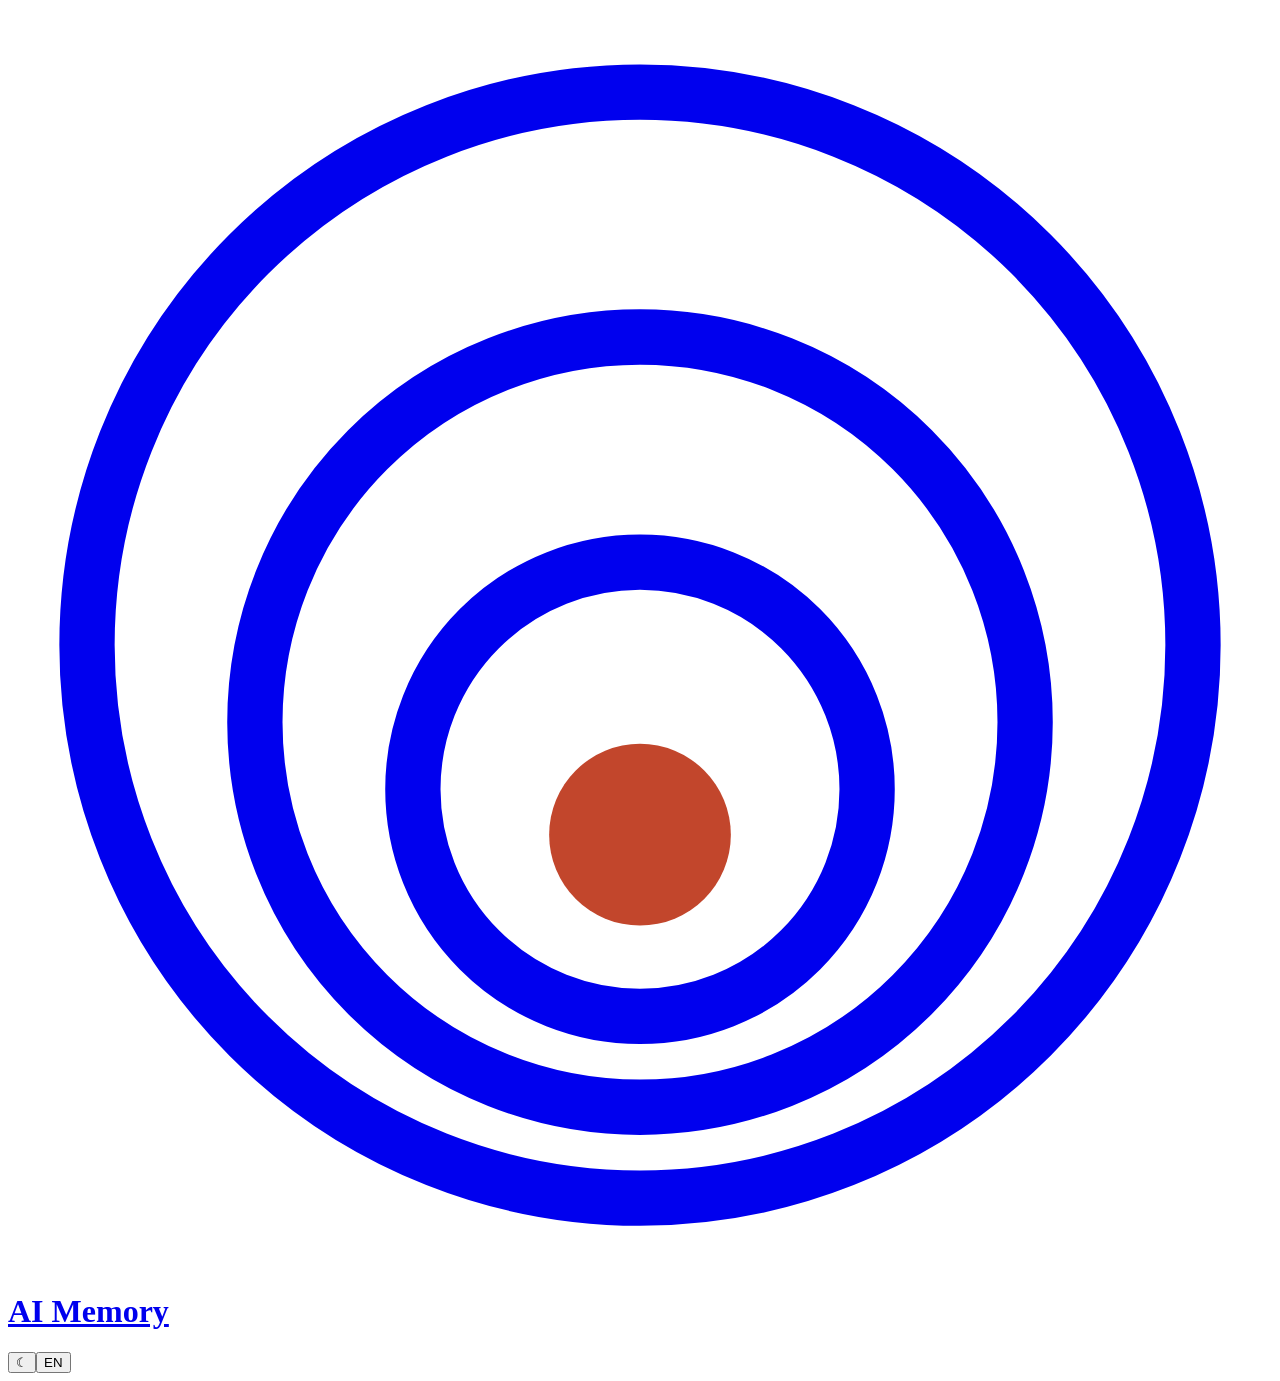
==== detail.html @ 91e9d136 "CSP и referrer-policy на всех страницах: чужие скрипты и запросы браузер не выполнит Co-Authored-By:" ====
<!doctype html>
<html lang="ru">
<head>
  <meta charset="utf-8">
  <meta name="viewport" content="width=device-width, initial-scale=1">
  <meta http-equiv="Content-Security-Policy" content="default-src 'self'; script-src 'self' 'sha256-2xfik1AjApnidtZicWJPVfL6fdvAz65zOWcOT8AOR+E=' https://cdn.jsdelivr.net; style-src 'self' 'unsafe-inline' https://fonts.googleapis.com; font-src https://fonts.gstatic.com; img-src 'self' data: https://upload.wikimedia.org; connect-src 'self' https://api.anthropic.com https://api.openai.com https://api.open-meteo.com https://geocoding-api.open-meteo.com https://cdn.jsdelivr.net; object-src 'none'; base-uri 'self'; form-action 'self'">
  <meta name="referrer" content="strict-origin-when-cross-origin">
  <title>AI Memory</title>
  <link rel="preconnect" href="https://fonts.googleapis.com">
  <link href="https://fonts.googleapis.com/css2?family=Manrope:wght@400;500;700;800&family=PT+Mono&family=PT+Serif:wght@400;700&family=IBM+Plex+Sans:wght@400;500;600&display=swap" rel="stylesheet">
  <link rel="icon" href="icon.svg" type="image/svg+xml">
  <link rel="apple-touch-icon" href="apple-touch-icon.png">
  <script>try{if(localStorage.getItem('museum-theme')==='dark')document.documentElement.dataset.theme='dark'}catch(e){}try{if(!sessionStorage.getItem('museum-logo')){sessionStorage.setItem('museum-logo','1');document.documentElement.classList.add('logo-spin')}}catch(e){}</script>
  <link rel="stylesheet" href="style.css?v=159">
</head>
<body>
  <header class="top story-top">
    <div class="brand"><h1><a href="index.html"><svg class="logo" viewBox="0 0 64 64" fill="none" stroke="currentColor" stroke-width="2.8" aria-hidden="true"><circle cx="32" cy="31.6" r="28"/><circle cx="32" cy="35.5" r="19.5"/><circle cx="32" cy="38.9" r="11.5"/><circle cx="32" cy="41.2" r="4.6" fill="#c2462c" stroke="none"/></svg>AI Memory</a></h1><button type="button" class="lang theme-btn" id="themeBtn">☾</button><button type="button" class="lang" id="langBtn">EN</button></div>
  </header>
  <main class="story" id="story"></main>
  <script src="bots/util.js?v=159"></script>
  <script src="bots/eliza.js?v=159"></script>
  <script src="bots/parry.js?v=159"></script>
  <script src="bots/racter.js?v=159"></script>
  <script src="bots/jabberwacky.js?v=159"></script>
  <script src="bots/sbaitso.js?v=159"></script>
  <script src="bots/alice.js?v=159"></script>
  <script src="bots/smarterchild.js?v=159"></script>
  <script src="bots/cleverbot.js?v=159"></script>
  <script src="bots/siri.js?v=159"></script>
  <script src="bots/megahal.js?v=159"></script>
  <script src="bots/eugene.js?v=159"></script>
  <script src="bots/chatgpt.js?v=159"></script>
  <script src="bots/claude.js?v=159"></script>
  <script src="stories/eliza.js?v=159"></script>
  <script src="stories/alisa.js?v=159"></script>
  <script src="stories/bard.js?v=159"></script>
  <script src="stories/chatgpt.js?v=159"></script>
  <script src="stories/claude.js?v=159"></script>
  <script src="stories/deepseek.js?v=159"></script>
  <script src="stories/cleverbot.js?v=159"></script>
  <script src="stories/eugene.js?v=159"></script>
  <script src="stories/siri.js?v=159"></script>
  <script src="stories/smarterchild.js?v=159"></script>
  <script src="stories/tay.js?v=159"></script>
  <script src="stories/alice.js?v=159"></script>
  <script src="stories/jabberwacky.js?v=159"></script>
  <script src="stories/parry.js?v=159"></script>
  <script src="stories/racter.js?v=159"></script>
  <script src="stories/sbaitso.js?v=159"></script>
  <script src="stories/shrdlu.js?v=159"></script>
  <script src="stories/eliza-parry.js?v=159"></script>
  <script src="stories/alexa.js?v=159"></script>
  <script src="stories/gigachat.js?v=159"></script>
  <script src="stories/en/eliza.js?v=159"></script>
  <script src="stories/en/parry.js?v=159"></script>
  <script src="stories/en/racter.js?v=159"></script>
  <script src="stories/en/jabberwacky.js?v=159"></script>
  <script src="stories/en/sbaitso.js?v=159"></script>
  <script src="stories/en/alice.js?v=159"></script>
  <script src="stories/en/smarterchild.js?v=159"></script>
  <script src="stories/en/cleverbot.js?v=159"></script>
  <script src="stories/en/siri.js?v=159"></script>
  <script src="stories/en/eugene.js?v=159"></script>
  <script src="stories/en/tay.js?v=159"></script>
  <script src="stories/en/alisa.js?v=159"></script>
  <script src="stories/en/chatgpt.js?v=159"></script>
  <script src="stories/en/claude.js?v=159"></script>
  <script src="stories/en/bard.js?v=159"></script>
  <script src="stories/en/deepseek.js?v=159"></script>
  <script src="stories/en/shrdlu.js?v=159"></script>
  <script src="stories/en/eliza-parry.js?v=159"></script>
  <script src="stories/en/alexa.js?v=159"></script>
  <script src="stories/en/gigachat.js?v=159"></script>
  <script src="bots/archive.js?v=159"></script>
  <script src="detail.js?v=159"></script>
  <script src="theme.js?v=159"></script>
</body>
</html>
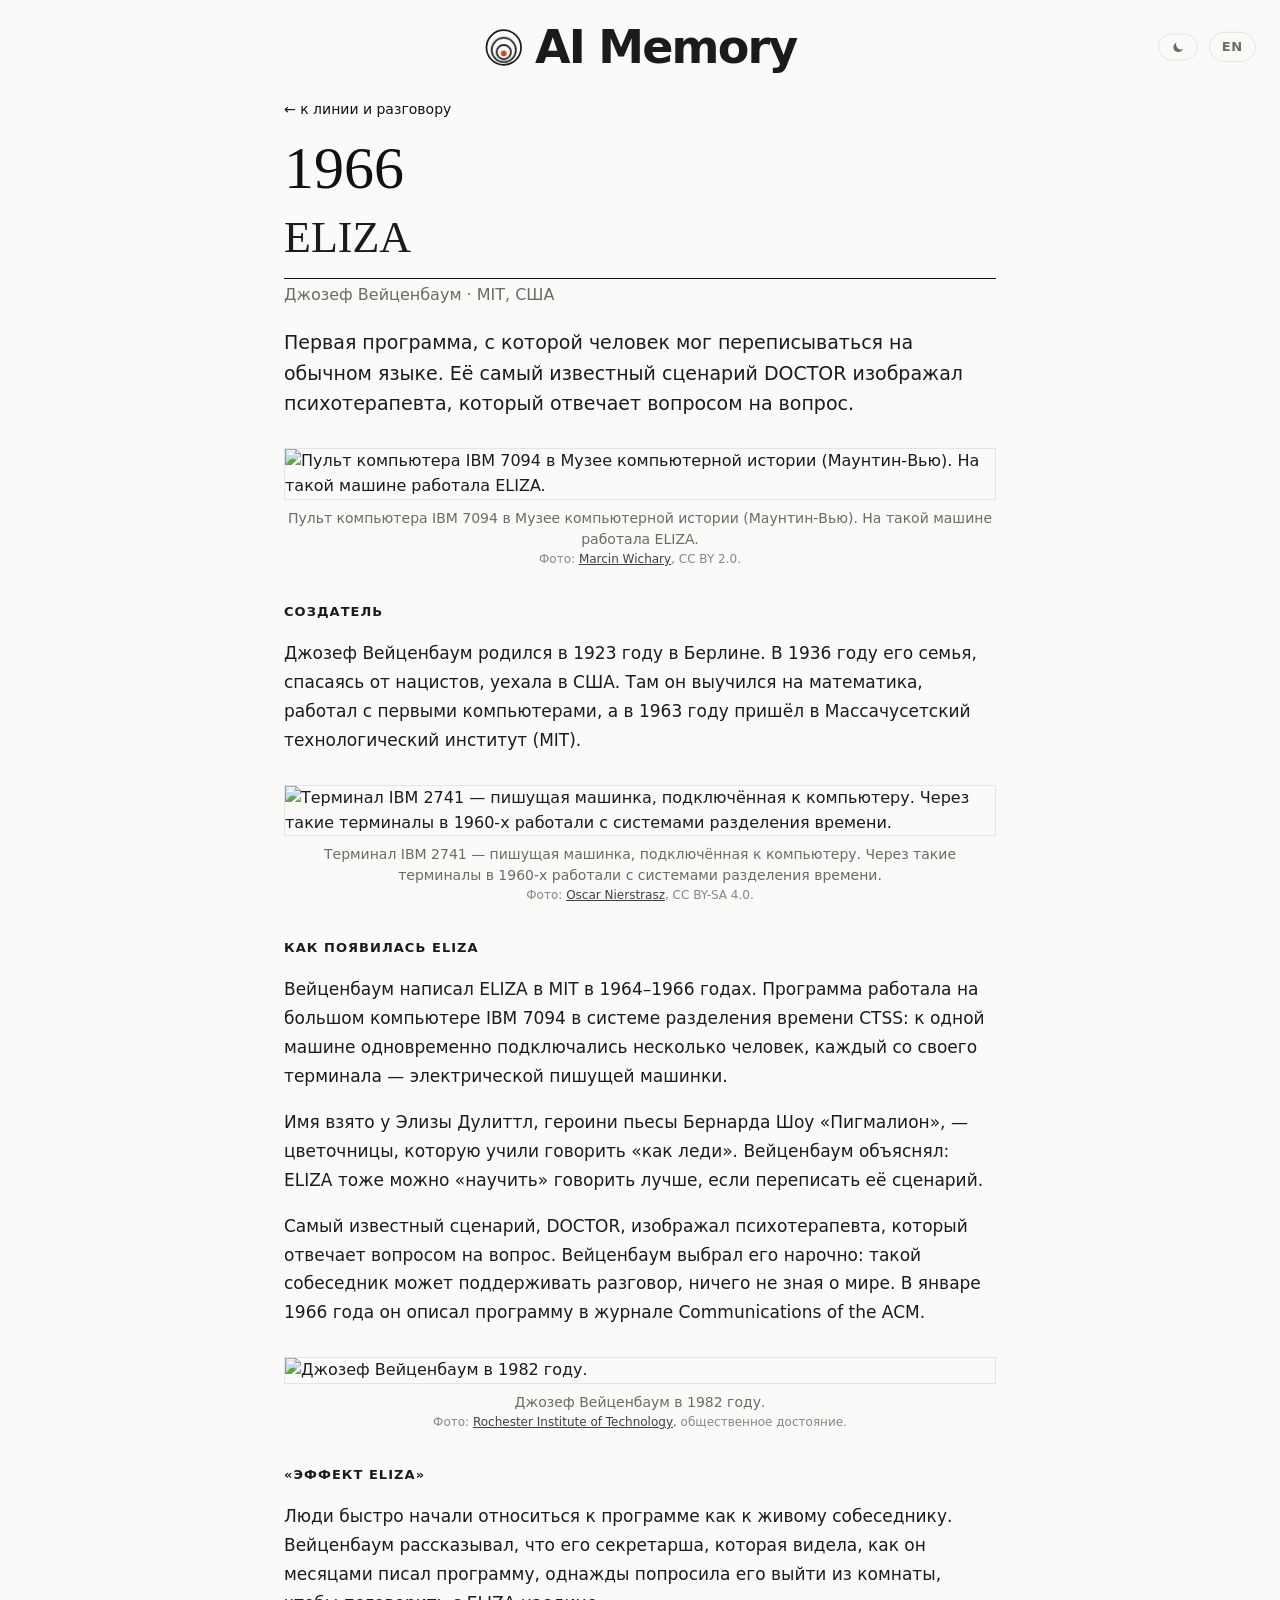
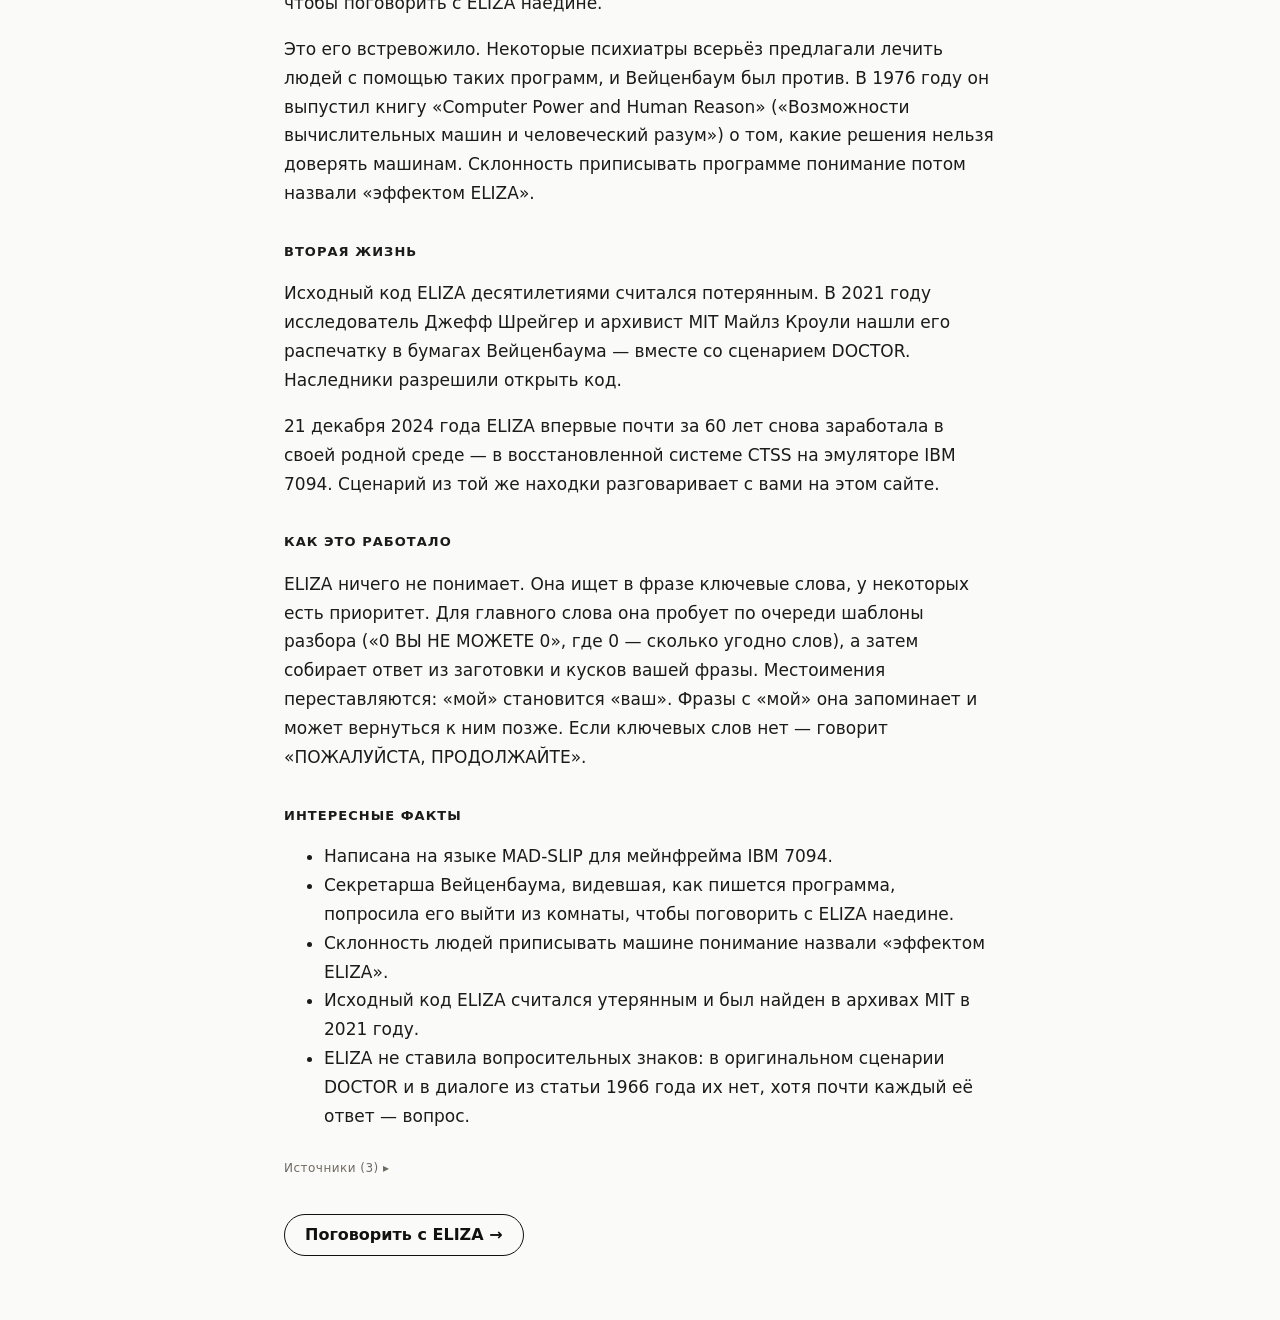
==== commit 1432b61f: "AI Memory: исходное состояние перед проверкой Co-Authored-By: Claude Opus 5.5 <noreply@anthropic.com" ====
--- a/detail.html
+++ b/detail.html
@@ -3,77 +3,75 @@
 <head>
   <meta charset="utf-8">
   <meta name="viewport" content="width=device-width, initial-scale=1">
-  <meta http-equiv="Content-Security-Policy" content="default-src 'self'; script-src 'self' 'sha256-2xfik1AjApnidtZicWJPVfL6fdvAz65zOWcOT8AOR+E=' https://cdn.jsdelivr.net; style-src 'self' 'unsafe-inline' https://fonts.googleapis.com; font-src https://fonts.gstatic.com; img-src 'self' data: https://upload.wikimedia.org; connect-src 'self' https://api.anthropic.com https://api.openai.com https://api.open-meteo.com https://geocoding-api.open-meteo.com https://cdn.jsdelivr.net; object-src 'none'; base-uri 'self'; form-action 'self'">
-  <meta name="referrer" content="strict-origin-when-cross-origin">
   <title>AI Memory</title>
   <link rel="preconnect" href="https://fonts.googleapis.com">
   <link href="https://fonts.googleapis.com/css2?family=Manrope:wght@400;500;700;800&family=PT+Mono&family=PT+Serif:wght@400;700&family=IBM+Plex+Sans:wght@400;500;600&display=swap" rel="stylesheet">
   <link rel="icon" href="icon.svg" type="image/svg+xml">
   <link rel="apple-touch-icon" href="apple-touch-icon.png">
   <script>try{if(localStorage.getItem('museum-theme')==='dark')document.documentElement.dataset.theme='dark'}catch(e){}try{if(!sessionStorage.getItem('museum-logo')){sessionStorage.setItem('museum-logo','1');document.documentElement.classList.add('logo-spin')}}catch(e){}</script>
-  <link rel="stylesheet" href="style.css?v=159">
+  <link rel="stylesheet" href="style.css?v=158">
 </head>
 <body>
   <header class="top story-top">
     <div class="brand"><h1><a href="index.html"><svg class="logo" viewBox="0 0 64 64" fill="none" stroke="currentColor" stroke-width="2.8" aria-hidden="true"><circle cx="32" cy="31.6" r="28"/><circle cx="32" cy="35.5" r="19.5"/><circle cx="32" cy="38.9" r="11.5"/><circle cx="32" cy="41.2" r="4.6" fill="#c2462c" stroke="none"/></svg>AI Memory</a></h1><button type="button" class="lang theme-btn" id="themeBtn">☾</button><button type="button" class="lang" id="langBtn">EN</button></div>
   </header>
   <main class="story" id="story"></main>
-  <script src="bots/util.js?v=159"></script>
-  <script src="bots/eliza.js?v=159"></script>
-  <script src="bots/parry.js?v=159"></script>
-  <script src="bots/racter.js?v=159"></script>
-  <script src="bots/jabberwacky.js?v=159"></script>
-  <script src="bots/sbaitso.js?v=159"></script>
-  <script src="bots/alice.js?v=159"></script>
-  <script src="bots/smarterchild.js?v=159"></script>
-  <script src="bots/cleverbot.js?v=159"></script>
-  <script src="bots/siri.js?v=159"></script>
-  <script src="bots/megahal.js?v=159"></script>
-  <script src="bots/eugene.js?v=159"></script>
-  <script src="bots/chatgpt.js?v=159"></script>
-  <script src="bots/claude.js?v=159"></script>
-  <script src="stories/eliza.js?v=159"></script>
-  <script src="stories/alisa.js?v=159"></script>
-  <script src="stories/bard.js?v=159"></script>
-  <script src="stories/chatgpt.js?v=159"></script>
-  <script src="stories/claude.js?v=159"></script>
-  <script src="stories/deepseek.js?v=159"></script>
-  <script src="stories/cleverbot.js?v=159"></script>
-  <script src="stories/eugene.js?v=159"></script>
-  <script src="stories/siri.js?v=159"></script>
-  <script src="stories/smarterchild.js?v=159"></script>
-  <script src="stories/tay.js?v=159"></script>
-  <script src="stories/alice.js?v=159"></script>
-  <script src="stories/jabberwacky.js?v=159"></script>
-  <script src="stories/parry.js?v=159"></script>
-  <script src="stories/racter.js?v=159"></script>
-  <script src="stories/sbaitso.js?v=159"></script>
-  <script src="stories/shrdlu.js?v=159"></script>
-  <script src="stories/eliza-parry.js?v=159"></script>
-  <script src="stories/alexa.js?v=159"></script>
-  <script src="stories/gigachat.js?v=159"></script>
-  <script src="stories/en/eliza.js?v=159"></script>
-  <script src="stories/en/parry.js?v=159"></script>
-  <script src="stories/en/racter.js?v=159"></script>
-  <script src="stories/en/jabberwacky.js?v=159"></script>
-  <script src="stories/en/sbaitso.js?v=159"></script>
-  <script src="stories/en/alice.js?v=159"></script>
-  <script src="stories/en/smarterchild.js?v=159"></script>
-  <script src="stories/en/cleverbot.js?v=159"></script>
-  <script src="stories/en/siri.js?v=159"></script>
-  <script src="stories/en/eugene.js?v=159"></script>
-  <script src="stories/en/tay.js?v=159"></script>
-  <script src="stories/en/alisa.js?v=159"></script>
-  <script src="stories/en/chatgpt.js?v=159"></script>
-  <script src="stories/en/claude.js?v=159"></script>
-  <script src="stories/en/bard.js?v=159"></script>
-  <script src="stories/en/deepseek.js?v=159"></script>
-  <script src="stories/en/shrdlu.js?v=159"></script>
-  <script src="stories/en/eliza-parry.js?v=159"></script>
-  <script src="stories/en/alexa.js?v=159"></script>
-  <script src="stories/en/gigachat.js?v=159"></script>
-  <script src="bots/archive.js?v=159"></script>
-  <script src="detail.js?v=159"></script>
-  <script src="theme.js?v=159"></script>
+  <script src="bots/util.js?v=158"></script>
+  <script src="bots/eliza.js?v=158"></script>
+  <script src="bots/parry.js?v=158"></script>
+  <script src="bots/racter.js?v=158"></script>
+  <script src="bots/jabberwacky.js?v=158"></script>
+  <script src="bots/sbaitso.js?v=158"></script>
+  <script src="bots/alice.js?v=158"></script>
+  <script src="bots/smarterchild.js?v=158"></script>
+  <script src="bots/cleverbot.js?v=158"></script>
+  <script src="bots/siri.js?v=158"></script>
+  <script src="bots/megahal.js?v=158"></script>
+  <script src="bots/eugene.js?v=158"></script>
+  <script src="bots/chatgpt.js?v=158"></script>
+  <script src="bots/claude.js?v=158"></script>
+  <script src="stories/eliza.js?v=158"></script>
+  <script src="stories/alisa.js?v=158"></script>
+  <script src="stories/bard.js?v=158"></script>
+  <script src="stories/chatgpt.js?v=158"></script>
+  <script src="stories/claude.js?v=158"></script>
+  <script src="stories/deepseek.js?v=158"></script>
+  <script src="stories/cleverbot.js?v=158"></script>
+  <script src="stories/eugene.js?v=158"></script>
+  <script src="stories/siri.js?v=158"></script>
+  <script src="stories/smarterchild.js?v=158"></script>
+  <script src="stories/tay.js?v=158"></script>
+  <script src="stories/alice.js?v=158"></script>
+  <script src="stories/jabberwacky.js?v=158"></script>
+  <script src="stories/parry.js?v=158"></script>
+  <script src="stories/racter.js?v=158"></script>
+  <script src="stories/sbaitso.js?v=158"></script>
+  <script src="stories/shrdlu.js?v=158"></script>
+  <script src="stories/eliza-parry.js?v=158"></script>
+  <script src="stories/alexa.js?v=158"></script>
+  <script src="stories/gigachat.js?v=158"></script>
+  <script src="stories/en/eliza.js?v=158"></script>
+  <script src="stories/en/parry.js?v=158"></script>
+  <script src="stories/en/racter.js?v=158"></script>
+  <script src="stories/en/jabberwacky.js?v=158"></script>
+  <script src="stories/en/sbaitso.js?v=158"></script>
+  <script src="stories/en/alice.js?v=158"></script>
+  <script src="stories/en/smarterchild.js?v=158"></script>
+  <script src="stories/en/cleverbot.js?v=158"></script>
+  <script src="stories/en/siri.js?v=158"></script>
+  <script src="stories/en/eugene.js?v=158"></script>
+  <script src="stories/en/tay.js?v=158"></script>
+  <script src="stories/en/alisa.js?v=158"></script>
+  <script src="stories/en/chatgpt.js?v=158"></script>
+  <script src="stories/en/claude.js?v=158"></script>
+  <script src="stories/en/bard.js?v=158"></script>
+  <script src="stories/en/deepseek.js?v=158"></script>
+  <script src="stories/en/shrdlu.js?v=158"></script>
+  <script src="stories/en/eliza-parry.js?v=158"></script>
+  <script src="stories/en/alexa.js?v=158"></script>
+  <script src="stories/en/gigachat.js?v=158"></script>
+  <script src="bots/archive.js?v=158"></script>
+  <script src="detail.js?v=158"></script>
+  <script src="theme.js?v=158"></script>
 </body>
 </html>
--- a/style.css
+++ b/style.css
@@ -0,0 +1,1147 @@
+:root {
+  --bg: #ffffff;
+  --band: #f7f5f0;
+  --panel: #ffffff;
+  --line: #e2ddd3;
+  --text: #1b1b1b;
+  --muted: #6f6a62;
+  --accent: #d6333b;
+  --serif: 'PT Serif', Georgia, serif;
+  --sans: 'IBM Plex Sans', system-ui, -apple-system, sans-serif;
+  --pixel: 'PT Mono', 'Courier New', monospace;
+}
+
+* { box-sizing: border-box; }
+
+html, body { margin: 0; }
+
+body {
+  background: var(--bg);
+  color: var(--text);
+  font-family: var(--sans);
+  font-size: 16px;
+  line-height: 1.55;
+  overflow-x: hidden;
+}
+
+button { font: inherit; cursor: pointer; }
+
+.top {
+  position: sticky;
+  top: 0;
+  z-index: 5;
+  background: var(--band);
+  border-bottom: 1px solid var(--line);
+  padding: 22px 24px 10px;
+}
+
+.brand { text-align: center; }
+
+.brand h1 {
+  font-family: var(--serif);
+  font-weight: 400;
+  font-size: 46px;
+  line-height: 1.1;
+  margin: 0;
+  color: var(--text);
+}
+
+
+.timeline {
+  overflow-x: auto;
+  margin-top: 4px;
+  padding: 0 24px;
+  scrollbar-width: thin;
+}
+
+.track { position: relative; }
+
+.rails { position: absolute; inset: 0; width: 100%; height: 100%; overflow: visible; }
+.rails path { fill: none; stroke: var(--accent); stroke-width: 2; stroke-linecap: round; stroke-linejoin: round; }
+
+.mark {
+  position: absolute;
+  width: 0;
+  height: 0;
+  background: none;
+  border: 0;
+  padding: 0;
+  color: var(--text);
+}
+
+.mark .dot {
+  position: absolute;
+  left: -7px;
+  top: -7px;
+  width: 14px;
+  height: 14px;
+  border-radius: 50%;
+  background: #fff;
+  border: 2px solid #8a857c;
+  transition: transform 0.15s, background 0.15s;
+}
+
+.mark.swap .dot { left: -9px; top: -9px; width: 18px; height: 18px; background: #fff; border: 2px solid var(--accent); box-shadow: 0 0 0 3px #fff, 0 0 0 4px var(--accent); }
+
+.mark .lbl {
+  position: absolute;
+  bottom: 13px;
+  left: 0;
+  transform: translateX(-50%);
+  white-space: nowrap;
+  text-align: center;
+  display: flex;
+  flex-direction: column;
+  line-height: 1.2;
+}
+
+.mark.below .lbl { bottom: auto; top: 13px; }
+
+.mark .lbl b { font-family: var(--serif); font-size: 13px; font-weight: 400; color: #4a4741; }
+.mark .lbl i { font-style: normal; font-size: 11px; color: var(--muted); }
+
+.mark:hover .dot { transform: scale(1.25); }
+.mark.active .dot { background: var(--accent); border-color: var(--accent); transform: scale(1.3); box-shadow: 0 0 0 6px rgba(214, 51, 59, 0.14); }
+.mark.swap.active .dot { box-shadow: 0 0 0 3px #fff, 0 0 0 4px var(--accent), 0 0 0 9px rgba(214, 51, 59, 0.14); }
+.mark.active .lbl b { color: var(--accent); }
+
+.era { position: absolute; transform: translateX(-50%); white-space: nowrap; font-size: 10px; font-weight: 600; letter-spacing: 0.08em; text-transform: uppercase; color: var(--muted); }
+.track .soon { position: absolute; transform: translateY(-50%); font-size: 11px; font-style: italic; color: var(--muted); white-space: nowrap; }
+
+
+.exhibit {
+  display: grid;
+  grid-template-columns: minmax(0, 5fr) minmax(0, 7fr);
+  gap: 24px;
+  padding: 12px 24px 24px;
+  max-width: 1400px;
+  margin: 0 auto;
+}
+
+.card {
+  background: var(--panel);
+  border: 1px solid var(--line);
+  border-radius: 2px;
+  padding: 24px 26px;
+  box-shadow: 0 1px 3px rgba(0, 0, 0, 0.05);
+  align-self: start;
+}
+
+.card .year { font-family: var(--serif); font-size: 52px; line-height: 1; color: var(--accent); }
+.card h2 { font-family: var(--serif); font-weight: 400; font-size: 32px; margin: 6px 0 2px; padding-bottom: 4px; border-bottom: 1px solid var(--accent); }
+.card .who { color: var(--muted); font-size: 14px; margin-bottom: 14px; }
+.card .origin {
+  display: inline-block;
+  font-size: 12px;
+  font-weight: 600;
+  letter-spacing: 0.06em;
+  text-transform: uppercase;
+  padding: 3px 18px 3px 12px;
+  margin-bottom: 10px;
+  color: #fff;
+  background: var(--accent);
+  clip-path: polygon(0 0, calc(100% - 9px) 0, 100% 50%, calc(100% - 9px) 100%, 0 100%);
+}
+
+.card .source { color: var(--muted); font-size: 13px; margin: 0 0 16px; }
+
+.card .lead { font-size: 17px; }
+.card h3 { font-size: 13px; text-transform: uppercase; letter-spacing: 0.08em; color: var(--text); margin: 22px 0 6px; }
+.card p { margin: 0; }
+.card ul { margin: 0; padding-left: 18px; }
+.card li { margin: 6px 0; }
+
+.card .nav {
+  display: flex;
+  justify-content: space-between;
+  gap: 12px;
+  margin-top: 24px;
+  border-top: 1px solid var(--line);
+  padding-top: 16px;
+}
+
+.card .nav button {
+  background: none;
+  border: 1px solid var(--line);
+  color: var(--text);
+  border-radius: 999px;
+  padding: 6px 14px;
+  font-size: 14px;
+}
+
+.card .nav button:hover { border-color: var(--accent); color: var(--accent); }
+.card .soon-next { color: var(--muted); font-size: 13px; align-self: center; }
+
+.chat {
+  display: flex;
+  flex-direction: column;
+  height: calc(100vh - var(--top, 180px) - 14px);
+  height: calc(100dvh - var(--top, 180px) - 14px);
+  min-height: 560px;
+  position: sticky;
+  top: var(--top, 180px);
+}
+
+.term {
+  --scr: #050505;
+  --fg: #e8e8e8;
+  --dim: #8a8a8a;
+  --glow: rgba(255, 255, 255, 0.25);
+  flex: 1;
+  min-height: 0;
+  display: flex;
+  flex-direction: column;
+  background: var(--scr);
+  color: var(--fg);
+  font-family: var(--pixel);
+  border: 1px solid #000;
+  border-radius: 12px;
+  overflow: hidden;
+  box-shadow: 0 0 0 6px #e8e4dc, 0 0 0 7px #d3cdc2, 0 14px 34px rgba(0, 0, 0, 0.16);
+  position: relative;
+}
+
+.term::after {
+  content: '';
+  position: absolute;
+  inset: 34px 0 0;
+  pointer-events: none;
+  background:
+    repeating-linear-gradient(0deg, rgba(0, 0, 0, 0.28) 0 1px, transparent 1px 3px),
+    radial-gradient(ellipse at center, transparent 60%, rgba(0, 0, 0, 0.45) 100%);
+}
+
+.term-bar {
+  display: flex;
+  align-items: center;
+  gap: 12px;
+  height: 34px;
+  padding: 0 12px;
+  background: #2a2c33;
+  color: #b9b6ad;
+  font-family: var(--pixel);
+  font-size: 13px;
+  border-bottom: 1px solid #000;
+  flex: none;
+}
+
+.lights { display: flex; gap: 6px; }
+.lights i { width: 11px; height: 11px; border-radius: 50%; background: #ff5f57; }
+.lights i:nth-child(2) { background: #febc2e; }
+.lights i:nth-child(3) { background: #28c840; }
+
+.term-title { flex: 1; text-align: center; overflow: hidden; text-overflow: ellipsis; white-space: nowrap; }
+
+.chat-tools { display: flex; gap: 6px; }
+
+.tool {
+  white-space: nowrap;
+  background: none;
+  border: 1px solid #4a4d57;
+  color: #b9b6ad;
+  border-radius: 4px;
+  padding: 1px 8px;
+  font-family: var(--pixel);
+  font-size: 12px;
+}
+
+.tool:hover { color: #fff; border-color: #888; }
+.tool.on { color: #febc2e; border-color: #febc2e; }
+
+.keybar {
+  flex: none;
+  display: flex;
+  gap: 8px;
+  padding: 8px 12px;
+  background: #1d1f25;
+  border-bottom: 1px solid #000;
+  position: relative;
+  z-index: 2;
+}
+
+.keybar[hidden] { display: none; }
+
+.keybar input {
+  flex: 1;
+  min-width: 0;
+  background: #0b0c0f;
+  border: 1px solid #4a4d57;
+  border-radius: 4px;
+  color: #e8e8e8;
+  padding: 4px 8px;
+  font-family: var(--pixel);
+  font-size: 13px;
+  outline: none;
+}
+
+.keybar input:focus { border-color: #febc2e; }
+
+.meters {
+  flex: none;
+  padding: 8px 18px;
+  font-size: 14px;
+  color: var(--fg);
+  border-bottom: 1px dashed var(--dim);
+  white-space: pre-wrap;
+  text-shadow: 0 0 6px var(--glow);
+}
+
+.meters[hidden] { display: none; }
+
+.screen {
+  flex: 1;
+  overflow-y: auto;
+  padding: 16px 18px 20px;
+  font-size: 17px;
+  line-height: 1.5;
+  text-shadow: 0 0 6px var(--glow);
+  cursor: text;
+  scrollbar-color: var(--dim) transparent;
+}
+
+.msg { margin: 0 0 10px; white-space: pre-wrap; word-wrap: break-word; }
+.msg .who { margin-right: 8px; white-space: nowrap; }
+.msg.bot .who { color: var(--dim); }
+.msg.user { color: var(--dim); }
+.msg.user .who { margin-right: 6px; }
+
+.msg.typing .text::after {
+  content: '█';
+  animation: blink 1s steps(1) infinite;
+  margin-left: 1px;
+}
+
+@keyframes blink { 50% { opacity: 0; } }
+
+.composer {
+  display: flex;
+  align-items: baseline;
+  gap: 8px;
+  margin-top: 6px;
+  padding-top: 10px;
+  border-top: 1px dashed var(--dim);
+}
+
+.composer input::placeholder { color: var(--dim); opacity: 0.7; }
+.composer input:disabled { opacity: 0.5; }
+.prompt { color: var(--fg); }
+
+.composer input {
+  flex: 1;
+  min-width: 0;
+  background: transparent;
+  border: 0;
+  outline: none;
+  padding: 0;
+  color: var(--fg);
+  caret-color: var(--fg);
+  font: inherit;
+  text-shadow: inherit;
+}
+
+.t-eliza { --scr: #0a0b0a; --fg: #e9eee6; --dim: #8d978a; --glow: rgba(220, 255, 220, 0.25); }
+.t-parry { --scr: #0c0904; --fg: #ffb000; --dim: #a8741a; --glow: rgba(255, 176, 0, 0.45); }
+.t-racter { --scr: #020f04; --fg: #39ff6a; --dim: #1fa543; --glow: rgba(57, 255, 106, 0.4); }
+.t-jabber { --scr: #0b0d12; --fg: #c8d3e6; --dim: #6f7b91; --glow: rgba(160, 190, 255, 0.25); }
+.t-sbaitso { --scr: #0000a8; --fg: #ffff55; --dim: #55ffff; --glow: rgba(255, 255, 85, 0.25); }
+.t-alice { --scr: #0b0814; --fg: #e4c8ff; --dim: #9a7bc0; --glow: rgba(210, 160, 255, 0.35); }
+.t-smarter { --scr: #0a1022; --fg: #ffd84a; --dim: #7fa0d8; --glow: rgba(255, 216, 74, 0.3); }
+.t-clever { --scr: #04121a; --fg: #8fe3ff; --dim: #4f97b3; --glow: rgba(143, 227, 255, 0.35); }
+.t-siri { --scr: #06060f; --fg: #e6e8ff; --dim: #8f84ff; --glow: rgba(150, 140, 255, 0.4); }
+.t-eugene { --scr: #0f0e0a; --fg: #f1ead8; --dim: #c9a96e; --glow: rgba(240, 220, 170, 0.25); }
+.t-chatgpt { --scr: #08130f; --fg: #d8f5ea; --dim: #10a37f; --glow: rgba(16, 163, 127, 0.35); }
+.t-claude { --scr: #16120e; --fg: #f3e8d8; --dim: #d97757; --glow: rgba(217, 119, 87, 0.3); }
+.t-sbaitso::after { background: repeating-linear-gradient(0deg, rgba(0, 0, 0, 0.18) 0 1px, transparent 1px 3px); }
+
+.chips { display: flex; flex-wrap: wrap; gap: 6px; margin: 16px 0 0; }
+
+.chip {
+  background: none;
+  border: 1px dashed var(--line);
+  color: var(--muted);
+  border-radius: 999px;
+  padding: 4px 12px;
+  font-size: 13px;
+}
+
+.chip:hover { color: var(--accent); border-color: var(--accent); }
+
+.note {
+  max-width: 1400px;
+  margin: 0 auto;
+  padding: 0 24px 32px;
+  color: var(--muted);
+  font-size: 13px;
+}
+
+@media (max-width: 900px) {
+  .top { position: static; padding: 16px 16px 4px; }
+  .brand h1 { font-size: 30px; }
+  .exhibit { grid-template-columns: 1fr; padding: 8px 16px 16px; gap: 16px; }
+  .chat { position: static; height: 74vh; height: 74dvh; min-height: 460px; order: -1; }
+  .screen { font-size: 15px; padding: 12px 14px 16px; }
+  .term-title { text-align: left; }
+  .card { padding: 20px; }
+  .card .year { font-size: 44px; }
+  .note { padding: 0 16px 24px; }
+}
+
+.t-megahal { --scr: #0d0a06; --fg: #ffcf8a; --dim: #b07a3a; --glow: rgba(255, 190, 110, 0.3); }
+.t-archive { --scr: #101012; --fg: #c9c9cf; --dim: #7a7a84; --glow: rgba(200, 200, 210, 0.15); }
+.msg.sys, .msg.sys .who { color: var(--dim); }
+.card .when { color: var(--muted); font-size: 13px; margin-top: 4px; }
+.card .refs { font-size: 13px; }
+.card .refs a, .card a { color: var(--accent); }
+
+.card .more { display: inline-block; margin: 4px 0 18px; color: var(--accent); font-weight: 600; text-decoration: none; border: 1px solid var(--accent); border-radius: 999px; padding: 6px 16px; }
+.card .more:hover { background: var(--accent); color: #fff; }
+
+.story-top { position: static; }
+.brand h1 a { color: inherit; text-decoration: none; }
+.story { max-width: 760px; margin: 0 auto; padding: 8px 24px 64px; }
+.story .back, .story .talk { color: var(--accent); text-decoration: none; font-size: 14px; }
+.story .back { display: inline-block; margin: 8px 0 18px; }
+.story .talk { display: inline-block; margin-top: 28px; font-weight: 600; font-size: 16px; border: 1px solid var(--accent); border-radius: 999px; padding: 8px 20px; }
+.story .year { font-family: var(--serif); font-size: 60px; line-height: 1; color: var(--accent); }
+.story h2 { font-family: var(--serif); font-weight: 400; font-size: 44px; margin: 6px 0 4px; padding-bottom: 6px; border-bottom: 1px solid var(--accent); }
+.story .who { color: var(--muted); margin-bottom: 18px; }
+.story .lead { font-size: 19px; line-height: 1.6; }
+.story h3 { font-size: 13px; letter-spacing: 0.08em; text-transform: uppercase; color: var(--text); margin: 34px 0 10px; }
+.story p, .story li { font-size: 17px; line-height: 1.7; }
+.story figure { margin: 30px 0; }
+.story img { display: block; max-width: 100%; max-height: 480px; margin: 0 auto; border: 1px solid var(--line); }
+.story figcaption { text-align: center; color: var(--muted); font-size: 14px; margin-top: 8px; line-height: 1.5; }
+.story figcaption span { display: block; font-size: 12px; opacity: 0.8; }
+.story a { color: var(--accent); }
+@media (max-width: 900px) {
+  .story { padding: 4px 16px 48px; }
+  .story h2 { font-size: 34px; }
+  .story .year { font-size: 48px; }
+}
+
+.card .plaque-top { display: flex; justify-content: space-between; gap: 12px; font-size: 11px; font-weight: 600; letter-spacing: 0.1em; text-transform: uppercase; color: var(--muted); padding-bottom: 10px; margin: -6px 0 16px; border-bottom: 1px solid var(--line); }
+.card .plaque-top span:last-child { text-align: right; }
+.card .plaque { display: grid; grid-template-columns: 1fr 1fr; gap: 10px 20px; margin: 14px 0 18px; padding: 14px 16px; background: var(--band); border: 1px solid var(--line); border-left: 3px solid var(--accent); }
+.card .plaque dt { font-size: 10px; font-weight: 600; letter-spacing: 0.1em; text-transform: uppercase; color: var(--muted); }
+.card .plaque dd { margin: 2px 0 0; font-family: var(--serif); font-size: 15px; line-height: 1.3; }
+@media (max-width: 900px) { .card .plaque { grid-template-columns: 1fr; } .card .plaque-top { flex-direction: column; gap: 2px; } .card .plaque-top span:last-child { text-align: left; } }
+
+.shelf { max-width: 1400px; margin: 24px auto 0; padding: 32px 24px 40px; border-top: 1px solid var(--line); }
+.shelf h2 { font-family: var(--serif); font-weight: 400; font-size: 34px; margin: 0 0 6px; }
+.shelf-intro { color: var(--muted); max-width: 720px; margin: 0 0 22px; }
+.shelf-list { display: grid; grid-template-columns: repeat(auto-fill, minmax(280px, 1fr)); gap: 22px; }
+.shelf-item { display: flex; flex-direction: column; gap: 4px; color: var(--text); text-decoration: none; background: var(--panel); border: 1px solid var(--line); padding: 0 0 18px; box-shadow: 0 1px 3px rgba(0, 0, 0, 0.05); transition: border-color 0.15s; }
+.shelf-item:hover { border-color: var(--accent); }
+.shelf-item img { width: 100%; height: 180px; object-fit: cover; background: var(--band); margin-bottom: 10px; filter: grayscale(0.35); }
+.shelf-item > span, .shelf-item > b { padding: 0 18px; }
+.shelf-year { font-family: var(--serif); font-size: 26px; line-height: 1; color: var(--accent); }
+.shelf-item b { font-family: var(--serif); font-weight: 400; font-size: 22px; }
+.shelf-lead { color: var(--muted); font-size: 14px; line-height: 1.5; flex: 1; }
+.shelf-more { color: var(--accent); font-size: 14px; font-weight: 600; margin-top: 6px; }
+@media (max-width: 900px) { .shelf { padding: 24px 16px 32px; } }
+.shelf-blank { display: flex; align-items: center; justify-content: center; height: 180px; margin-bottom: 10px; padding: 0 !important; background: var(--band); border-bottom: 1px solid var(--line); font-family: var(--serif); font-size: 64px; color: #cfc8bb; }
+
+.term { box-shadow: 0 0 0 1px var(--line), 0 14px 34px rgba(0, 0, 0, 0.1); border: 0; background: linear-gradient(160deg, color-mix(in srgb, var(--dim) 45%, #3a3d46) 0%, color-mix(in srgb, var(--scr) 80%, #2a2c33) 60%, var(--scr) 100%); }
+.term::after { display: none; }
+.screen, .meters { text-shadow: none; }
+.term-bar { background: rgba(255, 255, 255, 0.08); border-bottom: 1px solid rgba(255, 255, 255, 0.08); }
+
+.brand { position: relative; }
+.lang { position: absolute; right: 0; top: 50%; transform: translateY(-50%); background: none; border: 1px solid var(--line); color: var(--muted); border-radius: 999px; padding: 4px 12px; font-size: 13px; font-weight: 600; letter-spacing: 0.06em; }
+.lang:hover { color: var(--accent); border-color: var(--accent); }
+
+/* Вид: сферы ботов */
+:root { --sans: 'Manrope', system-ui, sans-serif; }
+.brand h1, .card h2, .card .year, .shelf h2, .mark .lbl b, .card .plaque dd { font-family: 'Manrope', system-ui, sans-serif; }
+body { background: #fafaf9; }
+:root { --accent: #111; --line: #e7e5e4; }
+.top { background: rgba(250, 250, 249, 0.85); backdrop-filter: blur(12px); -webkit-backdrop-filter: blur(12px); border-bottom: 0; }
+.brand h1 { font-weight: 800; letter-spacing: -0.04em; }
+.rails path { stroke: #d6d3d1; stroke-width: 2; }
+.mark.active .lbl b { color: #111; font-weight: 700; }
+.card { background: #fff; border: 0; border-radius: 24px; box-shadow: 0 1px 2px rgba(0,0,0,.04), 0 12px 40px rgba(0,0,0,.06); position: relative; overflow: hidden; }
+.card > * { position: relative; }
+.card .year { color: #111; font-weight: 800; letter-spacing: -0.05em; font-size: 64px; }
+.card h2 { font-weight: 700; border-bottom: 0; }
+.card .plaque { background: #f5f5f4; border: 0; border-radius: 16px; }
+.card .plaque-top { border-bottom: 0; }
+.card .origin { clip-path: none; border-radius: 999px; background: #111; }
+.card .more { border-radius: 999px; color: #111; border-color: #111; }
+.card .more:hover { background: #111; color: #fff; }
+.term { border-radius: 24px; }
+.shelf-item { border: 0; border-radius: 20px; overflow: hidden; box-shadow: 0 12px 40px rgba(0,0,0,.06); }
+.shelf-year { color: #111; }
+.mark.active .dot { box-shadow: 0 0 0 6px rgba(0, 0, 0, 0.08); }
+.mark.swap.active .dot { box-shadow: 0 0 0 3px #fafaf9, 0 0 0 4px #111, 0 0 0 9px rgba(0, 0, 0, 0.08); }
+
+/* Терминалы по эпохам */
+
+.term.era-1 { --fg: #000; --win: #c0c0c0; background: var(--win); color: #000; font-family: Tahoma, Verdana, 'Segoe UI', sans-serif; border-radius: 0; box-shadow: inset -1px -1px #0a0a0a, inset 1px 1px #fff, inset -2px -2px #808080, inset 2px 2px #dfdfdf, 0 14px 34px rgba(0, 0, 0, 0.12); padding: 3px; }
+.term.era-1 .term-bar { height: 26px; margin: 0 0 3px; padding: 0 3px 0 6px; background: linear-gradient(90deg, #000080, #1084d0); color: #fff; font: 700 13px Tahoma, Verdana, sans-serif; border: 0; }
+.term.era-1 .lights { display: none; }
+.term.era-1 .term-title { text-align: left; }
+.term.era-1 .tool { background: var(--win); color: #000; border: 0; border-radius: 0; font: 12px Tahoma, Verdana, sans-serif; padding: 1px 8px; box-shadow: inset -1px -1px #0a0a0a, inset 1px 1px #fff, inset -2px -2px #808080, inset 2px 2px #dfdfdf; }
+.term.era-1 .tool.on { color: #000080; font-weight: 700; }
+.term.era-1 .screen { background: #fff; font-size: 15px; box-shadow: inset 1px 1px #808080, inset -1px -1px #fff, inset 2px 2px #0a0a0a, inset -2px -2px #dfdfdf; }
+.term.era-1 .msg.bot .who { color: #000080; font-weight: 700; }
+.term.era-1 .msg.user, .term.era-1 .msg.user .who { color: #444; }
+.term.era-1 .composer { border-top: 1px solid #c0c0c0; }
+.term.era-1 .composer input { color: #000; caret-color: #000; }
+.term.era-1 .composer input::placeholder, .term.era-1 .prompt { color: #808080; }
+.term.era-1 .meters { color: #000; border-bottom: 1px solid #808080; }
+.term.era-1 .keybar { background: var(--win); border-bottom: 0; }
+.term.era-1 .keybar input { background: #fff; color: #000; border-radius: 0; border-color: #808080; }
+
+.term.era-2 { background: #fff; color: #111; font-family: -apple-system, 'SF Pro Text', 'Helvetica Neue', sans-serif; border-radius: 28px; box-shadow: 0 0 0 1px var(--line), 0 14px 34px rgba(0, 0, 0, 0.08); }
+.term.era-2 .term-bar { height: 44px; background: rgba(248, 248, 248, 0.92); color: #111; border-bottom: 1px solid #e5e5ea; font: 600 14px -apple-system, 'Helvetica Neue', sans-serif; }
+.term.era-2 .lights { display: none; }
+.term.era-2 .tool { color: #0a84ff; border: 0; font: 14px -apple-system, 'Helvetica Neue', sans-serif; }
+.term.era-2 .screen { font-size: 16px; line-height: 1.35; display: flex; flex-direction: column; }
+.term.era-2 #log { display: flex; flex-direction: column; flex: 1; }
+.term.era-2 .msg { max-width: 78%; padding: 8px 14px; border-radius: 20px; margin-bottom: 6px; }
+.term.era-2 .msg .who { display: none; }
+.term.era-2 .msg.bot, .term.era-2 .msg.sys { align-self: flex-start; background: #e9e9eb; color: #111; }
+.term.era-2 .msg.user { align-self: flex-end; background: color-mix(in srgb, var(--dim) 85%, #000); color: #fff; }
+.term.era-2 .composer { border: 1px solid #d1d1d6; border-radius: 20px; padding: 7px 14px; align-items: center; }
+.term.era-2 .prompt { display: none; }
+.term.era-2 .composer input { color: #111; caret-color: var(--dim); }
+.term.era-2 .composer input::placeholder { color: #8e8e93; }
+.term.era-2 .meters { color: #111; border-bottom: 1px solid #e5e5ea; }
+
+.term.era-3 { background: #fff; color: #1b1b1b; font-family: var(--sans); border-radius: 24px; box-shadow: 0 0 0 1px var(--line), 0 14px 34px rgba(0, 0, 0, 0.06); }
+.term.era-3 .term-bar { background: #fff; color: #6f6a62; border-bottom: 1px solid #f0eeea; font: 13px var(--sans); }
+.term.era-3 .lights { display: none; }
+.term.era-3 .term-title { text-align: left; }
+.term.era-3 .tool { color: #6f6a62; border: 1px solid #e7e5e4; border-radius: 999px; font: 12px var(--sans); padding: 2px 10px; }
+.term.era-3 .screen { font-size: 16px; line-height: 1.6; padding: 20px 24px; display: flex; flex-direction: column; }
+.term.era-3 #log { display: flex; flex-direction: column; flex: 1; }
+.term.era-3 .msg { margin-bottom: 14px; }
+.term.era-3 .msg.bot .who { display: block; color: var(--dim); font-weight: 700; font-size: 13px; text-transform: none; }
+.term.era-3 .msg.sys .who { display: block; color: #a8a29e; font-size: 13px; }
+.term.era-3 .msg.user { align-self: flex-end; max-width: 80%; background: #f5f5f4; color: #1b1b1b; padding: 10px 16px; border-radius: 18px; }
+.term.era-3 .msg.user .who { display: none; }
+.term.era-3 .composer { border: 1px solid #e7e5e4; border-radius: 999px; padding: 10px 18px; align-items: center; box-shadow: 0 4px 16px rgba(0, 0, 0, 0.05); }
+.term.era-3 .prompt { display: none; }
+.term.era-3 .composer input { color: #1b1b1b; caret-color: var(--dim); }
+.term.era-3 .composer input::placeholder { color: #a8a29e; }
+.term.era-3 .meters { color: #1b1b1b; border-bottom: 1px solid #f0eeea; }
+.term.era-3 .msg.typing .text::after, .term.era-2 .msg.typing .text::after { content: '●'; color: var(--dim); }
+
+.sources { margin: 28px 0 8px; font-size: 12px; color: var(--muted); }
+.sources summary { cursor: pointer; list-style: none; font-size: 12px; letter-spacing: 0.04em; color: var(--muted); }
+.sources summary::-webkit-details-marker { display: none; }
+.sources summary::after { content: ' ▸'; }
+.sources[open] summary::after { content: ' ▾'; }
+.sources .refs { margin: 8px 0 0; padding-left: 16px; font-size: 12px; line-height: 1.6; }
+.sources .refs a { color: var(--muted); }
+
+/* Свой вид чата у отдельных ботов */
+/* Dr. Sbaitso — DOS */
+#term.t-sbaitso { --scr: #1f2a44; background: #1f2a44; color: #e6dca0; font-family: var(--pixel); border-radius: 6px; padding: 0; box-shadow: 0 0 0 1px #c9c3b5, 0 14px 34px rgba(0,0,0,.12); }
+#term.t-sbaitso .term-bar { background: #b8b4a8; color: #1f2a44; height: 24px; margin: 0; font: 13px var(--pixel); }
+#term.t-sbaitso .tool { background: none; box-shadow: none; color: #1f2a44; font: 12px var(--pixel); text-transform: uppercase; }
+#term.t-sbaitso .screen { background: #1f2a44; box-shadow: none; font: 16px/1.5 var(--pixel); text-transform: uppercase; }
+#term.t-sbaitso .msg.bot .who { color: #9fb4d8; font-weight: 400; }
+#term.t-sbaitso .msg.user, #term.t-sbaitso .msg.user .who { color: #c8c8c8; }
+#term.t-sbaitso .composer { border-top: 1px dashed #4a587a; }
+#term.t-sbaitso .composer input { color: #e6dca0; caret-color: #e6dca0; }
+#term.t-sbaitso .prompt, #term.t-sbaitso .composer input::placeholder { color: #7f8db0; }
+
+/* SmarterChild — окно мессенджера AIM */
+#term.t-smarter { background: #ece9e1; font-family: Arial, Helvetica, sans-serif; border-radius: 8px 8px 4px 4px; padding: 4px; box-shadow: 0 0 0 1px #b9b4a6, 0 14px 34px rgba(0,0,0,.1); }
+#term.t-smarter .term-bar { background: linear-gradient(#7d93b5, #5f779c); border-radius: 5px 5px 0 0; font: 700 12px Arial, sans-serif; }
+#term.t-smarter .tool { background: #ece9e1; box-shadow: none; border: 1px solid #9a968a; border-radius: 3px; }
+#term.t-smarter .screen { background: #fff; font: 14px/1.45 Arial, Helvetica, sans-serif; box-shadow: none; border: 1px solid #a8a496; display: flex; flex-direction: column; }
+#term.t-smarter #log { flex: 1; }
+#term.t-smarter .msg { margin-bottom: 4px; }
+#term.t-smarter .msg.bot .who { color: #a33c3c; font-weight: 700; }
+#term.t-smarter .msg.user, #term.t-smarter .msg.user .who { color: #111; }
+#term.t-smarter .msg.user .who { font-size: 0; }
+#term.t-smarter .msg.user .who::before { content: 'Вы:'; font-size: 14px; color: #2f4f8a; font-weight: 700; }
+#term.t-smarter .composer { border: 1px solid #a8a496; background: #fff; padding: 8px; margin: 8px -10px -12px; border-radius: 0; }
+#term.t-smarter .prompt { display: none; }
+#term.t-smarter .composer::after { content: 'Send'; font: 12px Arial; border: 1px solid #9a968a; background: #ece9e1; padding: 2px 12px; border-radius: 3px; color: #333; }
+
+/* A.L.I.C.E. — веб-страница 1990-х */
+#term.t-alice { background: #fff; border-radius: 2px; padding: 0; box-shadow: 0 0 0 1px #c9c3b5, 0 14px 34px rgba(0,0,0,.08); }
+#term.t-alice .term-bar { background: #f1efe9; color: #555; border-bottom: 1px solid #ddd8cc; margin: 0; font: 12px Verdana, sans-serif; height: 30px; }
+#term.t-alice .tool { background: #fff; box-shadow: none; border: 1px solid #bbb; font: 11px Verdana, sans-serif; }
+#term.t-alice .screen { background: #fffef9; font: 16px/1.5 'Times New Roman', Times, serif; box-shadow: none; }
+#term.t-alice .msg.bot .who { color: #7a2e2e; font-weight: 700; }
+#term.t-alice .msg.user, #term.t-alice .msg.user .who { color: #1f3f7a; }
+#term.t-alice .msg.user .who { font-size: 0; }
+#term.t-alice .msg.user .who::before { content: 'Human:'; font-size: 16px; font-weight: 700; }
+#term.t-alice .composer { border-top: 1px solid #ddd8cc; }
+#term.t-alice .composer input { font-family: 'Times New Roman', serif; color: #111; }
+
+/* Cleverbot — сайт 2000-х */
+#term.t-clever { background: #fff; border-radius: 4px; padding: 0; box-shadow: 0 0 0 1px #c9c3b5, 0 14px 34px rgba(0,0,0,.08); }
+#term.t-clever .term-bar { background: #e9eef1; color: #456; border-bottom: 1px solid #cfd8de; margin: 0; font: 700 12px Verdana, sans-serif; height: 30px; }
+#term.t-clever .tool { background: #fff; box-shadow: none; border: 1px solid #b7c3cb; border-radius: 3px; font: 11px Verdana, sans-serif; }
+#term.t-clever .screen { background: #fff; font: 14px/1.6 Verdana, Geneva, sans-serif; box-shadow: none; display: flex; flex-direction: column; }
+#term.t-clever #log { flex: 1; }
+#term.t-clever .msg .who { display: none; }
+#term.t-clever .msg.bot { color: #2c5b74; }
+#term.t-clever .msg.user { color: #333; }
+#term.t-clever .composer { border: 1px solid #b7c3cb; padding: 6px 10px; border-radius: 3px; }
+#term.t-clever .prompt { display: none; }
+#term.t-clever .composer::after { content: 'думай'; font: 12px Verdana; background: #e9eef1; border: 1px solid #b7c3cb; padding: 2px 10px; border-radius: 3px; color: #456; }
+
+/* Женя Густман — интерфейс конкурса */
+#term.t-eugene { background: #f4f4f2; border-radius: 6px; font-family: Arial, sans-serif; }
+#term.t-eugene .term-bar { background: #3a3f47; color: #e6e6e6; font: 12px Arial, sans-serif; height: 34px; }
+#term.t-eugene .tool { color: #e6e6e6; border: 1px solid #5b616b; }
+#term.t-eugene .screen { background: #fff; margin: 10px; border: 1px solid #ddd; border-radius: 4px; font: 15px/1.5 Arial, sans-serif; }
+#term.t-eugene .msg { max-width: 100%; background: none !important; padding: 0; border-radius: 0; align-self: auto !important; color: #222 !important; }
+#term.t-eugene .msg .who { display: inline; font-weight: 700; color: #6b5a2e; }
+#term.t-eugene .msg.user .who { font-size: 0; }
+#term.t-eugene .msg.user .who::before { content: 'Судья:'; font-size: 15px; color: #3a3f47; margin-right: 6px; }
+#term.t-eugene .composer { border-radius: 4px; }
+
+/* ChatGPT */
+#term.t-chatgpt { background: #fff; font-family: -apple-system, 'Helvetica Neue', sans-serif; }
+#term.t-chatgpt .term-bar { border-bottom: 0; color: #5d5d5d; font: 600 14px -apple-system, sans-serif; }
+#term.t-chatgpt .msg.bot .who, #term.t-chatgpt .msg.sys .who { display: none; }
+#term.t-chatgpt .msg.user { background: #f4f4f4; border-radius: 22px; }
+#term.t-chatgpt .screen { font: 16px/1.65 -apple-system, 'Helvetica Neue', sans-serif; color: #0d0d0d; }
+#term.t-chatgpt .composer { background: #fff; border: 1px solid #e5e5e5; border-radius: 26px; box-shadow: 0 2px 10px rgba(0,0,0,.05); }
+
+/* Claude */
+#term.t-claude { background: #f7f5ef; }
+#term.t-claude .term-bar { background: #f7f5ef; border-bottom: 1px solid #ebe6da; color: #6b6458; }
+#term.t-claude .msg.bot .who, #term.t-claude .msg.sys .who { display: none; }
+#term.t-claude .msg.bot, #term.t-claude .msg.sys { font-family: Georgia, 'Times New Roman', serif; font-size: 17px; color: #2b2925; }
+#term.t-claude .msg.user { background: #ece8dc; border-radius: 14px; }
+#term.t-claude .composer { background: #fff; border: 1px solid #e4dfd2; border-radius: 18px; }
+
+/* DeepSeek */
+#term.t-archive { background: #fff; }
+#term.t-archive .term-bar { border-bottom: 0; }
+#term.t-archive .msg.bot .who, #term.t-archive .msg.sys .who { display: none; }
+#term.t-archive .msg.user { background: #eef2fb; border-radius: 14px; }
+#term.t-archive .composer { background: #f6f7f9; border: 1px solid #e3e6ec; border-radius: 22px; }
+
+/* Siri — экран iOS 5 */
+#term.t-siri { background: repeating-linear-gradient(45deg, #2c2e33 0 2px, #2a2c31 2px 4px); color: #f2f2f2; border-radius: 28px; font-family: 'Helvetica Neue', Helvetica, sans-serif; box-shadow: 0 0 0 1px #c9c3b5, 0 14px 34px rgba(0,0,0,.12); }
+#term.t-siri .term-bar { background: rgba(0,0,0,.25); color: #bfc2c8; border-bottom: 1px solid rgba(255,255,255,.06); font: 600 13px 'Helvetica Neue', sans-serif; }
+#term.t-siri .tool { color: #bfc2c8; }
+#term.t-siri .screen { font: 17px/1.4 'Helvetica Neue', Helvetica, sans-serif; }
+#term.t-siri .msg { background: none !important; max-width: 90%; padding: 0; margin-bottom: 16px; }
+#term.t-siri .msg.bot, #term.t-siri .msg.sys { align-self: flex-start; color: #e8e8ea; }
+#term.t-siri .msg.user { align-self: flex-end; color: #fff; font-size: 18px; text-align: right; }
+#term.t-siri .msg.user .text::before { content: '«'; }
+#term.t-siri .msg.user .text::after { content: '»'; }
+#term.t-siri .composer { background: rgba(255,255,255,.08); border: 1px solid rgba(255,255,255,.12); }
+#term.t-siri .composer input { color: #fff; }
+#term.t-siri .composer input::placeholder { color: #9a9ca3; }
+#term.t-siri .composer::after { content: ''; width: 34px; height: 34px; flex: none; border-radius: 50%; background: radial-gradient(circle at 50% 35%, #e9e9ee, #9da0a8 70%, #6d7078); box-shadow: 0 0 0 2px rgba(255,255,255,.15), 0 0 14px rgba(150,140,255,.25); }
+html[lang="en"] #term.t-smarter .msg.user .who::before { content: 'You:'; }
+html[lang="en"] #term.t-eugene .msg.user .who::before { content: 'Judge:'; }
+html[lang="en"] #term.t-clever .composer::after { content: 'think about it'; }
+html[lang="en"] #term.t-siri .msg.user .text::before { content: '“'; }
+html[lang="en"] #term.t-siri .msg.user .text::after { content: '”'; }
+
+#term.t-archive #log { flex: 1; display: flex; flex-direction: column; align-items: center; justify-content: center; text-align: center; gap: 4px; }
+#term.t-archive #log::before { content: 'DeepSeek'; font: 800 40px var(--sans); letter-spacing: -0.03em; color: #4d6bfe; opacity: 0.85; margin-bottom: 14px; }
+#term.t-archive .msg { max-width: 460px; color: #55585f; font-size: 16px; }
+#term.t-archive .screen { display: flex; flex-direction: column; }
+
+/* ELIZA — распечатка пишущей машинки */
+#term.t-eliza { background: #fbfaf6; color: #26241f; border-radius: 6px; box-shadow: 0 0 0 1px #ddd8cc, 0 14px 34px rgba(0,0,0,.08); }
+#term.t-eliza .term-bar { background: #efece4; color: #6f6a62; border-bottom: 1px solid #e0dbcf; }
+#term.t-eliza .tool { color: #6f6a62; border-color: #cfc9bc; }
+#term.t-eliza .screen { font: 16px/1.6 'Courier New', Courier, monospace; text-shadow: none; text-transform: uppercase; }
+#term.t-eliza .msg.bot .who { color: #8a8478; }
+#term.t-eliza .msg.user, #term.t-eliza .msg.user .who { color: #55514a; }
+#term.t-eliza .composer { border-top: 1px dashed #cfc9bc; }
+#term.t-eliza .composer input { color: #26241f; caret-color: #26241f; }
+#term.t-eliza .prompt, #term.t-eliza .composer input::placeholder { color: #a39d90; text-transform: none; }
+
+/* PARRY — распечатка на бумаге с полосами */
+#term.t-parry { background: #fdfdfb; color: #2a2a27; border-radius: 4px; box-shadow: 0 0 0 1px #ddd8cc, 0 14px 34px rgba(0,0,0,.08); }
+#term.t-parry .term-bar { background: #eceee8; color: #66705f; border-bottom: 1px solid #dde0d6; }
+#term.t-parry .tool { color: #66705f; border-color: #c9cec0; }
+#term.t-parry .screen { padding: 16px 40px 20px; font: 15px/26px 'Courier New', Courier, monospace; text-shadow: none; text-transform: uppercase;
+  background:
+    radial-gradient(circle at 14px 13px, #e8e6df 4px, transparent 5px) left top / 28px 26px repeat-y,
+    radial-gradient(circle at 14px 13px, #e8e6df 4px, transparent 5px) right top / 28px 26px repeat-y,
+    repeating-linear-gradient(#e9f0e4 0 52px, #fdfdfb 52px 104px);
+  background-attachment: local; }
+#term.t-parry .msg { margin: 0; }
+#term.t-parry .msg.bot .who { color: #7d8676; }
+#term.t-parry .msg.user, #term.t-parry .msg.user .who { color: #4d5249; }
+#term.t-parry .composer { border-top: 0; margin-top: 0; padding-top: 0; }
+#term.t-parry .composer input { color: #2a2a27; caret-color: #2a2a27; }
+#term.t-parry .prompt, #term.t-parry .composer input::placeholder { color: #9aa092; text-transform: none; }
+
+/* Racter — Apple II, светлый вариант */
+#term.t-racter { background: #f1f3ec; color: #34432f; border-radius: 10px; box-shadow: 0 0 0 1px #d9d6c8, 0 14px 34px rgba(0,0,0,.08); }
+#term.t-racter .term-bar { background: #e9e5d8; color: #6f6a5c; border-bottom: 1px solid #ddd8c8; }
+#term.t-racter .tool { color: #6f6a5c; border-color: #cbc5b2; }
+#term.t-racter .screen { font: 16px/1.5 var(--pixel); text-shadow: none; text-transform: uppercase; }
+#term.t-racter .msg.bot .who { color: #7f8f78; }
+#term.t-racter .msg.user, #term.t-racter .msg.user .who { color: #5f6e59; }
+#term.t-racter .composer { border-top: 1px dashed #c9cfbf; }
+#term.t-racter .composer input { color: #34432f; caret-color: #34432f; }
+#term.t-racter .prompt, #term.t-racter .composer input::placeholder { color: #9aa592; text-transform: none; }
+#term.t-parry .meters { color: #6b6f63; border-bottom: 1px solid #e0e2da; background: #f6f7f2; text-shadow: none; }
+#term.t-eliza .lights, #term.t-parry .lights, #term.t-racter .lights { display: none; }
+#term.t-parry .term-bar, #term.t-racter .term-bar { justify-content: center; position: relative; }
+#term.t-parry .chat-tools, #term.t-racter .chat-tools { position: absolute; right: 12px; }
+#term.t-eliza { background: #fffdf7; border-radius: 2px; box-shadow: 0 1px 2px rgba(60, 50, 30, .12), 5px 5px 0 -1px #f6f2e8, 5px 5px 0 0 #e4ddcc, 10px 10px 0 -1px #f1ece0, 10px 10px 0 0 #ddd5c2, 0 18px 40px rgba(60, 50, 30, .10); margin-right: 10px; }
+#term.t-eliza .term-bar { background: transparent; border-bottom: 0; justify-content: center; position: relative; padding-top: 18px; font: 12px 'Courier New', Courier, monospace; letter-spacing: 0.12em; text-transform: uppercase; color: #9a9284; }
+#term.t-eliza .chat-tools { position: absolute; right: 14px; top: 12px; }
+#term.t-eliza .tool { background: transparent; }
+#term.t-eliza .screen { padding: 18px 56px 22px; }
+#term.t-eliza .msg .text { color: #2b2620; text-shadow: 0 0 0.6px rgba(43, 38, 32, .55); }
+#term.t-eliza .composer { border-top: 0; }
+
+/* Название главнее года */
+.card .titlerow { display: flex; align-items: baseline; flex-wrap: wrap; gap: 4px 14px; margin: 4px 0 2px; }
+.card .titlerow h2 { margin: 0; padding: 0; font-size: 40px; line-height: 1.1; letter-spacing: -0.02em; }
+.card .titlerow .year { font-size: 26px; font-weight: 600; letter-spacing: -0.02em; color: #a8a29e; line-height: 1; }
+
+/* Подсказки внутри чата */
+.screen { display: flex; flex-direction: column; }
+#log { flex: 1; }
+.chips { margin: 10px 0 0; gap: 6px; }
+.term .chip { color: inherit; opacity: 0.6; border: 1px solid currentColor; background: transparent; font-size: 12px; padding: 3px 10px; font-family: inherit; text-transform: none; cursor: pointer; }
+.term .chip:hover { opacity: 1; color: inherit; border-color: currentColor; }
+
+/* Шапка чата на телефоне */
+.chat-head { display: none; }
+@media (max-width: 900px) {
+  .chat-head { display: flex; align-items: baseline; gap: 8px; margin: 0 0 8px; font-size: 15px; }
+  .chat-head b { font-size: 20px; font-weight: 800; letter-spacing: -0.02em; }
+  .chat-head span { color: var(--muted); }
+  .chat-head a { margin-left: auto; color: var(--muted); font-size: 13px; text-decoration: none; border: 1px solid var(--line); border-radius: 999px; padding: 2px 10px; }
+  .card .titlerow h2 { font-size: 32px; }
+  .card .titlerow .year { font-size: 22px; }
+}
+.term-title { min-width: 0; } .chat, .term, .screen, .composer { min-width: 0; } .composer input { min-width: 0; width: 100%; }
+
+/* Один вопрос — всем */
+.compare { max-width: 1400px; margin: 24px auto 0; padding: 32px 24px 40px; border-top: 1px solid var(--line); }
+.compare h2 { font-size: 34px; font-weight: 800; letter-spacing: -0.03em; margin: 0 0 6px; font-family: var(--sans); }
+.compare-intro { color: var(--muted); max-width: 720px; margin: 0 0 18px; }
+.compare-form { display: flex; gap: 10px; max-width: 720px; }
+.compare-form input { flex: 1; min-width: 0; font: 16px var(--sans); padding: 12px 18px; border: 1px solid var(--line); border-radius: 999px; background: #fff; outline: none; }
+.compare-form input:focus { border-color: #111; }
+.compare-form button { font: 600 15px var(--sans); padding: 0 22px; border: 0; border-radius: 999px; background: #111; color: #fff; cursor: pointer; }
+.compare-form button:disabled { opacity: 0.5; }
+.compare-tries { display: flex; flex-wrap: wrap; gap: 6px; margin: 12px 0 22px; }
+.compare-grid { position: relative; max-width: 900px; }
+.compare-grid::before { content: ''; position: absolute; left: 79px; top: 10px; bottom: 10px; width: 2px; background: var(--line); }
+.cmp-row { display: grid; grid-template-columns: 64px 32px minmax(0, 1fr); align-items: start; margin-bottom: 12px; }
+.cmp-year { font: 800 18px var(--sans); color: #a8a29e; text-align: right; padding-top: 12px; }
+.cmp-dot { width: 12px; height: 12px; border-radius: 50%; background: var(--dim); margin: 17px auto 0; position: relative; box-shadow: 0 0 0 4px var(--bg, #fafaf9); }
+.cmp { background: #fff; border-radius: 16px; padding: 12px 16px; box-shadow: 0 1px 2px rgba(0,0,0,.04), 0 8px 24px rgba(0,0,0,.05); }
+.cmp b { display: block; font: 800 14px var(--sans); margin-bottom: 3px; }
+.cmp-text { margin: 0; font-size: 15px; line-height: 1.45; color: #26241f; white-space: pre-wrap; }
+.hall-0 .cmp-text { font-family: 'Courier New', Courier, monospace; text-transform: uppercase; font-size: 14px; }
+.hall-1 .cmp-text { font-family: Verdana, Tahoma, sans-serif; font-size: 13.5px; }
+.cmp-text:empty::before { content: '—'; color: #d6d3d1; }
+.cmp-wait { color: #a8a29e; }
+.cmp-note { color: #a8a29e; font-size: 13px !important; font-family: var(--sans) !important; text-transform: none !important; }
+@media (max-width: 900px) { .compare { padding: 24px 16px 32px; } .compare h2 { font-size: 28px; } }
+@media (max-width: 600px) {
+  .cmp-row { grid-template-columns: 44px 24px minmax(0, 1fr); }
+  .compare-grid::before { left: 55px; }
+  .cmp-year { font-size: 14px; padding-top: 13px; }
+  .cmp { padding: 10px 13px; } }
+.cmp-dot { background: color-mix(in srgb, var(--dim) 70%, #888); }
+
+/* Математика ботов */
+.mathpage h2 { font-family: var(--sans); font-weight: 800; letter-spacing: -0.03em; font-size: 44px; border: 0; margin: 4px 0 10px; line-height: 1.05; }
+.mathpage section { margin-top: 10px; }
+.mathpage h3 { font-size: 20px; letter-spacing: -0.01em; text-transform: none; font-weight: 800; }
+.mathpage .formula { font-family: 'PT Mono', monospace; font-size: 15px; background: #f5f5f4; border-radius: 12px; padding: 12px 16px; margin: 14px 0; overflow-x: auto; }
+.mathpage textarea { width: 100%; box-sizing: border-box; font: 16px/1.5 var(--sans); padding: 12px 14px; border: 1px solid var(--line); border-radius: 12px; background: #fff; resize: vertical; }
+.mk-buttons { display: flex; gap: 8px; flex-wrap: wrap; margin: 10px 0 16px; }
+.mk-buttons button { font: 600 15px var(--sans); padding: 9px 18px; border-radius: 999px; border: 1px solid #111; background: #fff; color: #111; cursor: pointer; }
+.mk-buttons button:last-child { background: #111; color: #fff; }
+.mk-table { width: 100%; border-collapse: collapse; font-size: 14px; }
+.mk-table th { text-align: left; font-size: 11px; letter-spacing: 0.08em; text-transform: uppercase; color: var(--muted); font-weight: 600; padding: 6px 8px; border-bottom: 1px solid var(--line); }
+.mk-table td { padding: 7px 8px; border-bottom: 1px solid #f0eeea; vertical-align: top; }
+.mk-table td:first-child { font-weight: 700; white-space: nowrap; }
+.mk-pair { display: inline-block; margin: 0 12px 2px 0; color: var(--muted); }
+.mk-pair b { color: #111; }
+.mk-phrase { font-size: 24px; font-weight: 800; letter-spacing: -0.02em; margin: 18px 0 4px; }
+.mk-steps { font-size: 15px; margin: 0 0 6px; }
+.mk-steps span { color: var(--muted); }
+.mk-note { color: var(--muted); font-size: 14px !important; }
+.neuron { background: #fff; border-radius: 16px; padding: 16px 18px; box-shadow: 0 1px 2px rgba(0,0,0,.04), 0 8px 24px rgba(0,0,0,.05); }
+.nr-row { display: flex; justify-content: space-between; align-items: center; gap: 12px; flex-wrap: wrap; padding: 6px 0; border-bottom: 1px solid #f0eeea; font-size: 15px; }
+.nr-in span { color: var(--muted); font-size: 13px; }
+.nr-w { display: flex; align-items: center; gap: 8px; color: var(--muted); font-size: 13px; }
+.nr-w b { color: #111; min-width: 22px; text-align: right; }
+.nr-w input { width: 140px; accent-color: #111; }
+.nr-out { font-weight: 800; font-size: 18px !important; margin: 4px 0 0; }
+.nr-out.yes { color: #2f7a4b; }
+.nr-out.no { color: #8a4b3a; }
+.mathlink { display: inline-block; margin-top: 22px; font-weight: 700; color: #111; text-decoration: none; border: 1px solid #111; border-radius: 999px; padding: 8px 20px; } .mathlink:hover { background: #111; color: #fff; }
+
+/* Разговор двух ботов и «Угадай бота» */
+.play { max-width: 1400px; margin: 24px auto 0; padding: 32px 24px 40px; border-top: 1px solid var(--line); }
+.play h2 { font-size: 34px; font-weight: 800; letter-spacing: -0.03em; margin: 0 0 6px; font-family: var(--sans); }
+.duel-stage { display: grid; grid-template-columns: 230px minmax(0, 1fr) 230px; gap: 20px; align-items: stretch; }
+.duel-side, .duel-log { background: #fff; border-radius: 22px; box-shadow: 0 1px 2px rgba(0,0,0,.04), 0 8px 24px rgba(0,0,0,.05); }
+.duel-side { padding: 24px 18px 20px; text-align: center; display: flex; flex-direction: column; align-items: center; gap: 4px; min-width: 0; }
+.duel-av { width: 84px; height: 84px; border-radius: 50%; background: var(--dim); color: #fff; display: grid; place-items: center; font: 800 30px var(--sans); margin-bottom: 10px; }
+.duel-side b { font: 800 22px var(--sans); letter-spacing: -0.01em; }
+.duel-side small { color: #a8a29e; font-size: 14px; }
+.duel-author { font-size: 13px; color: #78716c; margin-top: 4px; }
+.duel-arrows { display: flex; gap: 8px; margin-top: auto; padding-top: 16px; }
+.duel-arrows button { width: 38px; height: 38px; border-radius: 50%; border: 1px solid var(--line); background: #fff; font: 600 18px var(--sans); color: #57534e; cursor: pointer; }
+.duel-arrows button:hover { border-color: #a8a29e; }
+.duel-log { display: flex; flex-direction: column; gap: 10px; padding: 18px; height: 400px; overflow-y: auto; }
+.duel-log:empty::before { content: '…'; margin: auto; color: #d6d3d1; font-size: 28px; }
+.duel-msg { align-self: flex-start; max-width: 78%; padding: 10px 14px; border-radius: 16px; background: color-mix(in srgb, var(--dim) 12%, #fff); }
+.duel-msg.right { align-self: flex-end; }
+.duel-msg span { font-size: 15px; line-height: 1.45; white-space: pre-wrap; color: #26241f; }
+.duel-msg.hall-0 span { font-family: 'Courier New', Courier, monospace; text-transform: uppercase; font-size: 14px; }
+.duel-msg.hall-1 span { font-family: Verdana, Tahoma, sans-serif; font-size: 13.5px; }
+.duel-foot { text-align: center; margin-top: 18px; }
+.duel-foot button, .guess-next { font: 600 15px var(--sans); padding: 11px 24px; border: 0; border-radius: 999px; background: #111; color: #fff; cursor: pointer; }
+.guess-dots { display: flex; gap: 6px; margin-top: auto; padding-top: 26px; }
+.guess-dots i { width: 22px; height: 6px; border-radius: 3px; background: #e7e5e4; }
+.guess-dots i.ok { background: #2f7a4b; }
+.guess-dots i.no { background: #c0705c; }
+.guess-dots i.now { background: #111; }
+.guess-score { font-size: 56px; font-weight: 800; letter-spacing: -0.04em; margin: 0; }
+.turing { display: flex; flex-direction: column; gap: 16px; }
+.tt-label { color: #57534e; font-size: 14px; line-height: 1.5; }
+.tt-label p { margin: 0; }
+.tt-label a { color: inherit; }
+.tt-src, .tt-src a { color: #a8a29e; font-size: 13px; }
+.tt-label-a { display: flex; gap: 12px; align-items: baseline; }
+.tt-badge { flex: none; font: 700 12px var(--sans); text-transform: uppercase; letter-spacing: 0.06em; color: #2f7a4b; background: #e7f3ea; border-radius: 999px; padding: 4px 10px; }
+.tt-badge::before { content: '●'; margin-right: 6px; }
+.tt-intro { background: #fff; border-radius: 22px; padding: 24px 26px; box-shadow: 0 1px 2px rgba(0,0,0,.04), 0 8px 24px rgba(0,0,0,.05); max-width: 820px; display: flex; flex-direction: column; align-items: flex-start; gap: 12px; }
+.tt-intro p { margin: 0; line-height: 1.55; color: #44403c; }
+.tt-intro .tt-facts { color: #a8a29e; font-size: 14px; font-weight: 600; }
+.tt-more summary { cursor: pointer; color: #78716c; font-size: 14px; }
+.tt-more .tt-sources { margin: 10px 0 8px; }
+.tt-close { border: 0; background: none; padding: 0; font: inherit; color: #78716c; text-decoration: underline; cursor: pointer; }
+.tt-end-btns { display: flex; gap: 10px; flex-wrap: wrap; }
+.tt-top { display: flex; justify-content: space-between; align-items: baseline; gap: 12px; flex-wrap: wrap; }
+.tt-ask { margin: 0; font: 700 20px var(--sans); letter-spacing: -0.01em; }
+.tt-top span { color: #a8a29e; font-size: 14px; }
+.tt-top b { color: #1c1917; font-size: 18px; }
+.tt-grid { display: grid; grid-template-columns: 1fr 1fr; gap: 16px; align-items: start; }
+.tt-chat { background: #fff; border-radius: 22px; padding: 18px; box-shadow: 0 1px 2px rgba(0,0,0,.04), 0 8px 24px rgba(0,0,0,.05); border: 2px solid transparent; display: flex; flex-direction: column; gap: 12px; min-width: 0; }
+.tt-n { font: 800 12px var(--sans); color: #a8a29e; letter-spacing: 0.08em; text-transform: uppercase; }
+.tt-log { display: flex; flex-direction: column; gap: 6px; }
+.tt-log p { margin: 0; max-width: 85%; padding: 8px 12px; border-radius: 14px; font-size: 14.5px; line-height: 1.4; overflow-wrap: anywhere; }
+.tt-j { align-self: flex-end; background: #1c1917; color: #fff; border-bottom-right-radius: 4px; }
+.tt-e { align-self: flex-start; background: #f5f5f4; color: #26241f; border-bottom-left-radius: 4px; }
+.tt-pick { align-self: flex-start; font: 600 15px var(--sans); padding: 10px 20px; border-radius: 999px; border: 1px solid var(--line); background: #fff; cursor: pointer; }
+.tt-pick:hover { border-color: #111; }
+.tt-reveal:empty { display: none; }
+.tt-reveal p { margin: 0; }
+.tt-who { font: 700 15px var(--sans); }
+.tt-judge { color: #78716c; font-size: 14px; margin-top: 2px !important; }
+.tt-chat.is-human .tt-who { color: #2f7a4b; }
+.tt-chat.is-machine .tt-who { color: #57534e; }
+.tt-chat.picked-right { border-color: #2f7a4b; }
+.tt-chat.picked-wrong { border-color: #c0705c; }
+.tt-after { display: flex; flex-direction: column; align-items: flex-start; gap: 14px; }
+.tt-after .guess-dots { margin: 0; padding: 0; }
+.tt-result { margin: 0; font-size: 16px; line-height: 1.5; max-width: 820px; }
+.tt-result b.ok { color: #2f7a4b; }
+.tt-result b.no { color: #9a3b2e; }
+.tt-end { background: #fff; border-radius: 22px; padding: 28px 30px; box-shadow: 0 1px 2px rgba(0,0,0,.04), 0 8px 24px rgba(0,0,0,.05); max-width: 860px; }
+.tt-end .guess-dots { padding: 6px 0 16px; margin: 0; }
+.tt-end p { line-height: 1.55; }
+.tt-note { color: #78716c; font-size: 14px; }
+.tt-sources { padding-left: 18px; color: #78716c; font-size: 14px; margin: 0 0 20px; }
+.tt-sources a { color: inherit; }
+@media (max-width: 760px) {
+  .tt-grid { grid-template-columns: 1fr; }
+  .tt-label-a { flex-direction: column; align-items: flex-start; gap: 8px; }
+  .tt-ask { font-size: 18px; }
+  .tt-end { padding: 22px 20px; } }
+@media (max-width: 900px) { .play { padding: 24px 16px 32px; } .play h2 { font-size: 28px; } .duel-msg { max-width: 90%; }
+  .duel-stage { grid-template-columns: 1fr 1fr; gap: 10px; }
+  .duel-log { grid-column: 1 / -1; grid-row: 2; height: 380px; padding: 14px; }
+  .duel-side { padding: 14px 10px; border-radius: 18px; }
+  .duel-av { width: 48px; height: 48px; font-size: 20px; margin-bottom: 4px; }
+  .duel-side b { font-size: 17px; }
+  .duel-author { display: none; }
+  .duel-arrows { padding-top: 8px; } }
+
+/* Тёмная тема */
+.theme-btn { right: 58px; font-size: 14px; letter-spacing: 0; min-width: 34px; display: inline-flex; align-items: center; justify-content: center; min-height: 27px; }
+.theme-btn svg { display: block; }
+html[data-theme="dark"] { color-scheme: dark; --bg: #131211; --band: #1a1917; --panel: #1d1c1a; --line: #2f2d2a; --text: #ebe8e3; --muted: #a29d95; --accent: #f1eee9; }
+html[data-theme="dark"] body { background: #131211; color: var(--text); }
+html[data-theme="dark"] .top { background: rgba(19, 18, 17, .92); }
+html[data-theme="dark"] .mark .dot, html[data-theme="dark"] .mark.swap .dot { background: #131211; }
+html[data-theme="dark"] .mark.active .dot { background: var(--accent); }
+html[data-theme="dark"] .card, html[data-theme="dark"] .cmp, html[data-theme="dark"] .duel-side, html[data-theme="dark"] .duel-log,
+html[data-theme="dark"] .tt-intro, html[data-theme="dark"] .tt-chat, html[data-theme="dark"] .tt-end, html[data-theme="dark"] .neuron,
+html[data-theme="dark"] .shelf-item { background: #1d1c1a; box-shadow: 0 0 0 1px #2a2826, 0 12px 32px rgba(0, 0, 0, .35); }
+html[data-theme="dark"] .card .plaque, html[data-theme="dark"] .mathpage .formula, html[data-theme="dark"] .tt-e,
+html[data-theme="dark"] .duel-msg { background: #282624; color: var(--text); }
+html[data-theme="dark"] .duel-msg { background: color-mix(in srgb, var(--dim) 22%, #232120); }
+html[data-theme="dark"] .duel-msg span, html[data-theme="dark"] .cmp-text, html[data-theme="dark"] .tt-e, html[data-theme="dark"] .tt-intro p,
+html[data-theme="dark"] .tt-result, html[data-theme="dark"] .tt-ask, html[data-theme="dark"] .guess-ch { color: var(--text); }
+html[data-theme="dark"] .tt-j { background: #efece7; color: #1c1917; }
+html[data-theme="dark"] .compare-form input, html[data-theme="dark"] .mathpage textarea, html[data-theme="dark"] .tt-pick,
+html[data-theme="dark"] .duel-arrows button, html[data-theme="dark"] .mk-buttons button { background: #1d1c1a; color: var(--text); border-color: #3a3835; }
+html[data-theme="dark"] .compare-form button, html[data-theme="dark"] .duel-foot button, html[data-theme="dark"] .guess-next,
+html[data-theme="dark"] .mk-buttons button:last-child, html[data-theme="dark"] .card .origin { background: #efece7; color: #131211; }
+html[data-theme="dark"] .card .more:hover, html[data-theme="dark"] .mathlink:hover { background: #efece7; color: #131211; }
+html[data-theme="dark"] .mathlink { color: var(--text); border-color: var(--text); }
+html[data-theme="dark"] .guess-dots i { background: #34322f; }
+html[data-theme="dark"] .guess-dots i.now { background: #efece7; }
+html[data-theme="dark"] .tt-top b, html[data-theme="dark"] .duel-side b { color: var(--text); }
+html[data-theme="dark"] .cmp-dot { box-shadow: 0 0 0 4px #131211; }
+html[data-theme="dark"] .tt-badge { background: #1f3326; color: #7fc897; }
+html[data-theme="dark"] .tt-chat.is-human .tt-who, html[data-theme="dark"] .tt-result b.ok { color: #7fc897; }
+html[data-theme="dark"] .tt-chat.is-machine .tt-who { color: #c9c4bc; }
+html[data-theme="dark"] .tt-result b.no { color: #e39582; }
+html[data-theme="dark"] .shelf-item img { filter: grayscale(0.35) brightness(.9); }
+html[data-theme="dark"] .mark .lbl b { color: #c9c4bc; }
+html[data-theme="dark"] .mark.active .lbl b { color: #fff; }
+html[data-theme="dark"] .mark.active .dot { box-shadow: 0 0 0 6px rgba(255, 255, 255, .12); }
+html[data-theme="dark"] .shelf-year { color: #8c877f !important; }
+html[data-theme="dark"] .mk-pair b, html[data-theme="dark"] .nr-w b { color: var(--text); }
+html[data-theme="dark"] .mk-table td, html[data-theme="dark"] .nr-row { border-bottom-color: #2a2826; }
+html[data-theme="dark"] .nr-w input { accent-color: #efece7; }
+html[data-theme="dark"] .nr-out.yes { color: #7fc897; }
+html[data-theme="dark"] .nr-out.no { color: #e39582; }
+html[data-theme="dark"] .guess-dots i.ok { background: #3f9a60; }
+html[data-theme="dark"] .guess-dots i.no { background: #c0705c; }
+@media (max-width: 600px) { .brand { text-align: left; } }
+
+/* Страница теста Тьюринга */
+.story.turingpage { max-width: 1100px; }
+.turingpage h2 { font-family: var(--sans); font-weight: 800; letter-spacing: -0.03em; font-size: 44px; border: 0; margin: 4px 0 10px; }
+.turingpage .turing { margin-top: 20px; }
+#turing .tt-facts { margin: 14px 0 0; color: var(--muted); font-size: 14px; font-weight: 600; }
+@media (max-width: 600px) { .turingpage h2 { font-size: 34px; } }
+.tt-verdict { font-size: 20px; font-weight: 700; letter-spacing: -0.01em; margin: 0 0 8px; }
+.tt-final { margin: 0; font-size: 13px; font-weight: 800; letter-spacing: .08em; text-transform: uppercase; color: #b5482f; } html[data-theme="dark"] .tt-final { color: #e39582; }
+
+/* Линия лет на телефоне */
+@media (max-width: 600px) {
+  .timeline { margin: 14px -16px 0; padding: 0 28px; -webkit-mask: linear-gradient(90deg, transparent 0, #000 22px, #000 calc(100% - 22px), transparent); mask: linear-gradient(90deg, transparent 0, #000 22px, #000 calc(100% - 22px), transparent); }
+  .mark .lbl b { font-size: 14px; }
+  .mark .lbl i { font-size: 12px; }
+  .mark .dot::after { content: ''; position: absolute; left: 50%; top: 50%; width: 44px; height: 44px; transform: translate(-50%, -50%); }
+}
+
+/* Витрина «Вне линии» на телефоне — карусель */
+@media (max-width: 600px) {
+  .shelf-list { display: flex; gap: 12px; overflow-x: auto; scroll-snap-type: x mandatory; scroll-padding: 0 16px; margin: 0 -16px; padding: 4px 16px 24px; scrollbar-width: none; }
+  .shelf-list::-webkit-scrollbar { display: none; }
+  .shelf-item { flex: none; width: 66%; scroll-snap-align: start; box-shadow: 0 8px 24px rgba(0,0,0,.07); }
+  .shelf-item img, .shelf-blank { height: 150px; }
+}
+
+/* Вкладка «О боте» в окне чата (телефон) */
+.term-info, .chat-head .seg { display: none; }
+@media (max-width: 900px) {
+  .chat-head { align-items: center; }
+  .chat-head .seg { display: flex; margin-left: auto; background: #ebe8e3; border-radius: 999px; padding: 3px; }
+  .chat-head .seg button { border: 0; background: none; padding: 6px 12px; border-radius: 999px; font: 700 13px var(--sans); color: #6b665f; cursor: pointer; }
+  .chat-head .seg button.on { background: #fff; color: #141312; box-shadow: 0 1px 3px rgba(0,0,0,.1); }
+  .chat.show-info .term { display: none; }
+  .chat.show-info .term-info { display: block; }
+  .term-info { height: 46vh; height: 46dvh; min-height: 340px; box-sizing: border-box; overflow-y: auto; background: var(--panel); color: var(--text); border-radius: 20px; box-shadow: 0 1px 2px rgba(0,0,0,.04), 0 8px 24px rgba(0,0,0,.06); padding: 20px; font: 14px/1.5 var(--sans); }
+  .term-info .plaque { display: grid; grid-template-columns: 1fr 1fr; gap: 12px 14px; margin: 0 0 16px; }
+  .term-info dt { font-size: 10px; font-weight: 700; letter-spacing: .1em; text-transform: uppercase; color: #9a958d; }
+  .term-info dd { margin: 2px 0 0; font-weight: 600; }
+  .term-info p { margin: 0 0 12px; color: #4a4741; }
+  .term-info h4 { font-size: 11px; letter-spacing: .1em; text-transform: uppercase; color: #9a958d; margin: 14px 0 6px; }
+  .term-info .info-more { margin-top: 4px; border: 0; background: #141312; color: #fff; border-radius: 999px; padding: 10px 18px; font: 700 14px var(--sans); cursor: pointer; }
+  html[data-theme="dark"] .chat-head .seg { background: #282624; }
+  html[data-theme="dark"] .chat-head .seg button { color: #a29d95; }
+  html[data-theme="dark"] .chat-head .seg button.on { background: #efece7; color: #131211; }
+  html[data-theme="dark"] .term-info { background: #1d1c1a; color: var(--text); }
+  html[data-theme="dark"] .term-info p { color: #c9c4bc; }
+  html[data-theme="dark"] .term-info .info-more { background: #efece7; color: #131211; }
+}
+@media (max-width: 900px) {
+  .exhibit > .card { display: none; }
+  .chat { height: 52vh; height: 52dvh; min-height: 380px; }
+  #term.t-eliza .screen { padding: 14px 22px; }
+  .term-info ul { margin: 0 0 12px; padding-left: 18px; color: #4a4741; }
+  .term-info li { margin-bottom: 6px; }
+  .term-info p, .term-info li { font-size: 14px; line-height: 1.5; }
+  .term-info .origin { font-weight: 700; font-size: 13px; }
+  .term-info .origin { display: inline-block; margin: 6px 0 8px; }
+  .term-info .source { font-size: 13px; color: #6b665f; }
+  .term-info a { color: inherit; }
+  .term-info a.info-more { display: inline-block; margin-top: 8px; text-decoration: none; }
+  html[data-theme="dark"] .term-info ul, html[data-theme="dark"] .term-info .source { color: #c9c4bc; }
+}
+
+/* Телефон: экспонат на сцене */
+@media (max-width: 900px) {
+  .chat { height: auto; min-height: 0; }
+  .chat .term { flex: none; height: 46vh; height: 46dvh; min-height: 340px; }
+  .chat-head { display: block; margin: 0 0 14px; }
+  .chat-head .ch-kicker { display: block; font-size: 11px; font-weight: 800; letter-spacing: .08em; text-transform: uppercase; color: #b5482f; white-space: nowrap; overflow: hidden; }
+  .chat-head .ch-name { font-family: 'Manrope', system-ui, sans-serif; font-size: 52px; font-weight: 800; letter-spacing: -.05em; line-height: .95; margin: 6px 0 6px; color: var(--text); white-space: nowrap; }
+  .chat-head .ch-year { font-size: 24px; font-weight: 700; letter-spacing: 0; color: var(--muted); white-space: nowrap; }
+  .chat-head .ch-lead { margin: 0 0 14px; color: var(--muted); font-size: 14px; line-height: 1.45; }
+  .chat-head .seg { display: flex; gap: 8px; margin: 0; background: none; padding: 0; }
+  .chat-head .seg button { border: 1px solid var(--text); color: var(--text); padding: 8px 16px; box-shadow: none; }
+  .chat-head .seg button.on { background: var(--text); color: var(--bg); box-shadow: none; }
+  #chips { display: flex; flex-wrap: nowrap; overflow-x: auto; scrollbar-width: none; margin-left: -22px; margin-right: -22px; padding: 0 22px; }
+  #chips::-webkit-scrollbar { display: none; }
+  #chips .chip { flex: none; }
+  html[data-theme="dark"] .chat-head .ch-kicker { color: #e39582; }
+  html[data-theme="dark"] .chat-head .seg { background: none; }
+  html[data-theme="dark"] .chat-head .seg button { color: var(--text); background: none; }
+  html[data-theme="dark"] .chat-head .seg button.on { background: #efece7; color: #131211; }
+}
+
+/* Кнопка «отправить» на телефоне */
+.composer .send { display: none; }
+@media (max-width: 900px) {
+  .composer { align-items: center; }
+  .composer .send { display: grid; place-items: center; flex: none; width: 28px; height: 28px; padding: 0; border-radius: 50%; border: 0; background: color-mix(in srgb, currentColor 14%, transparent); color: inherit; cursor: pointer; }
+  .composer .send svg { width: 14px; height: 14px; }
+  .composer input:disabled ~ .send { opacity: .35; }
+  #term.t-smarter .composer::after, #term.t-clever .composer::after, #term.t-siri .composer::after { display: none; }
+}
+
+/* Разговор двух ботов: подписи реплик и выбор лентой на телефоне */
+.duel-row { display: flex; align-items: flex-end; gap: 8px; align-self: flex-start; max-width: 86%; }
+.duel-row.right { align-self: flex-end; flex-direction: row-reverse; }
+.duel-row .duel-msg { max-width: none; min-width: 0; }
+.duel-a { flex: none; width: 28px; height: 28px; border-radius: 50%; background: var(--dim); color: #fff; display: grid; place-items: center; font: 800 12px var(--sans); }
+.duel-who { display: block; font: 800 10px var(--sans); letter-spacing: .08em; text-transform: uppercase; color: #8c877f; margin-bottom: 3px; }
+.duel-pick { display: none; }
+@media (max-width: 900px) {
+  .duel-pick { display: block; margin-bottom: 14px; }
+  .duel-pick-lab { display: block; margin: 10px 0 8px; font: 800 11px var(--sans); letter-spacing: .1em; text-transform: uppercase; color: #9a958d; }
+  .duel-pick-row { display: flex; gap: 6px; overflow-x: auto; scrollbar-width: none; margin: 0 -16px; padding: 0 16px; }
+  .duel-pick-row::-webkit-scrollbar { display: none; }
+  .duel-pick-row button { flex: none; padding: 7px 13px; border-radius: 999px; border: 1px solid var(--line); background: var(--panel); color: var(--text); font: 700 13px var(--sans); cursor: pointer; }
+  .duel-pick-row button.on { background: var(--text); color: var(--bg); border-color: var(--text); }
+  .duel-side { display: none; }
+  .duel-stage { grid-template-columns: 1fr; }
+  .duel-log { grid-row: auto; }
+  .duel-log:empty { display: none; }
+  .duel-row { max-width: 92%; }
+}
+html[data-theme="dark"] .duel-who { color: #a29d95; }
+
+/* «Один вопрос — всем» на телефоне: две колонки */
+@media (max-width: 600px) {
+  .compare-grid { display: grid; grid-template-columns: minmax(0, 1fr) minmax(0, 1fr); gap: 14px 8px; align-items: start; }
+  .cmp-row .cmp-text { overflow-wrap: anywhere; }
+  .compare-form button { flex: none; padding: 0 14px; font-size: 14px; }
+  .compare-form input { padding: 12px 14px; }
+  .compare-form input::placeholder { font-size: 15px; }
+  .compare-grid::before { display: none; }
+  .cmp-row { display: grid; grid-template-columns: auto 1fr; grid-template-areas: 'dot year' 'card card'; align-items: center; column-gap: 6px; row-gap: 6px; margin: 0; }
+  .cmp-dot { grid-area: dot; margin: 0; width: 9px; height: 9px; box-shadow: none; }
+  .cmp-year { grid-area: year; text-align: left; padding: 0; font-size: 13px; }
+  .cmp { grid-area: card; padding: 10px 12px; border-radius: 14px; }
+  .cmp b { font-size: 13px; }
+  .cmp-row .cmp-text { font-size: 12.5px; line-height: 1.4; }
+}
+
+/* Тест Тьюринга на телефоне: меньше текста перед перепиской */
+@media (max-width: 600px) {
+  .tt-playing #turingLead { display: none; }
+  .tt-playing .turingpage h2 { font-size: 28px; margin-bottom: 4px; }
+  .tt-label-a { cursor: pointer; flex-direction: row; align-items: center; gap: 8px; }
+  .tt-label-a .tt-badge { flex: none; }
+  .tt-label-a p { flex: 1; min-width: 0; }
+  .tt-label-a.open { flex-direction: column; align-items: flex-start; }
+  .tt-label-a p { display: -webkit-box; -webkit-line-clamp: 1; -webkit-box-orient: vertical; overflow: hidden; font-size: 13px; margin: 0; }
+  .tt-label-a.open p { display: block; }
+}
+
+@media (max-width: 600px) { .mathpage h2 { font-size: 34px; } }
+.brand h1 .logo { height: .86em; width: auto; vertical-align: -0.1em; margin-right: .26em; }
+.brand h1 .logo circle { transform-box: view-box; transform-origin: 32px 31.6px; }
+.logo-spin .brand h1 .logo circle:nth-child(2) { --from: -300deg; animation: logo-ring 1.3s .15s cubic-bezier(.2, .75, .25, 1) both; }
+.logo-spin .brand h1 .logo circle:nth-child(3) { --from: -480deg; animation: logo-ring 1.6s .15s cubic-bezier(.2, .75, .25, 1) both; }
+.logo-spin .brand h1 .logo circle:nth-child(4) { --from: -660deg; animation: logo-ring 1.9s .15s cubic-bezier(.2, .75, .25, 1) both; }
+@keyframes logo-ring { from { transform: rotate(var(--from)); } to { transform: rotate(0deg); } }
+@media (prefers-reduced-motion: reduce) { .logo-spin .brand h1 .logo circle { animation: none !important; } }
+@media (max-width: 900px) {
+  .chat-head .ch-plaque { display: grid; grid-template-columns: 1fr 1fr; gap: 10px 14px; margin: 4px 0 14px; padding: 12px 14px; border-radius: 14px; background: #f1efeb; }
+  .chat-head .ch-plaque dt { font-size: 10px; font-weight: 800; letter-spacing: .1em; text-transform: uppercase; color: #8a857c; }
+  .chat-head .ch-plaque dd { margin: 2px 0 0; font-size: 14px; line-height: 1.3; color: var(--text); }
+  html[data-theme="dark"] .chat-head .ch-plaque { background: #232120; }
+  html[data-theme="dark"] .chat-head .ch-plaque dt { color: #9a958d; }
+}
+
+/* Тест Тьюринга на телефоне: весь раунд на одном экране */
+.tt-head, .tt-tabs, .tt-bar { display: none; }
+@media (max-width: 600px) {
+  body.tt-full { overflow: hidden; }
+  .tt-full .top { visibility: hidden; }
+  .tt-full #turingBox { position: fixed; inset: 0; z-index: 1000; display: flex; flex-direction: column; gap: 10px; padding: 12px 16px max(16px, env(safe-area-inset-bottom)); background: #fafaf9; }
+  .tt-full #turingBox > .tt-label-a, .tt-full #turingBox > .tt-after, .tt-full .tt-top span { display: none; }
+  .tt-full .tt-head { display: flex; align-items: center; justify-content: space-between; gap: 10px; font: 600 13px var(--sans); color: #a8a29e; }
+  .tt-full .tt-head b { color: #1c1917; font-size: 15px; }
+  .tt-full .tt-x { border: 0; background: none; padding: 0 6px 0 0; font: 400 26px/1 var(--sans); color: #1c1917; cursor: pointer; }
+  .tt-full .tt-head .guess-dots { padding: 0; margin: 0; gap: 4px; }
+  .tt-full .tt-head .guess-dots i { width: 14px; height: 4px; }
+  .tt-full .tt-final { margin: 0; }
+  .tt-full .tt-top { display: block; }
+  .tt-full .tt-ask { font-size: 17px; line-height: 1.3; }
+  .tt-full .tt-tabs { display: flex; gap: 6px; }
+  .tt-tabs button, .tt-nums button { flex: 1; font: 700 14px var(--sans); padding: 9px 0; border-radius: 999px; border: 1px solid var(--line); background: #fff; color: #1c1917; cursor: pointer; }
+  .tt-tabs button.on { background: #1c1917; color: #fff; border-color: #1c1917; }
+  .tt-tabs button.is-human { border-color: #2f7a4b; color: #2f7a4b; }
+  .tt-tabs button.is-human.on { background: #2f7a4b; color: #fff; }
+  .tt-tabs button.is-human::after { content: ' ✓'; }
+  .tt-full .tt-grid { display: block; flex: 1; min-height: 0; }
+  .tt-full .tt-chat { display: none; height: 100%; box-sizing: border-box; overflow-y: auto; overscroll-behavior: contain; }
+  .tt-full .tt-chat.on { display: flex; }
+  .tt-full .tt-chat .tt-n, .tt-full .tt-chat .tt-pick { display: none; }
+  .tt-full .tt-reveal { order: -1; }
+  .tt-full .tt-who { font-size: 15px; }
+  .tt-full .tt-judge { font-size: 13px; line-height: 1.4; }
+  .tt-tabs button.picked-wrong { border-color: #c0705c; color: #9a3b2e; }
+  .tt-tabs button.picked-wrong.on { background: #c0705c; color: #fff; }
+  .tt-tabs button.picked-wrong::after { content: ' ✗'; }
+  .tt-full .tt-bar { display: flex; flex-direction: column; gap: 8px; }
+  .tt-bar > p { margin: 0; text-align: center; font: 600 13px var(--sans); color: #a8a29e; }
+  .tt-bar .tt-result { text-align: left; font-weight: 500; font-size: 14px; line-height: 1.4; color: var(--text); }
+  .tt-bar .tt-src { text-align: left; font-weight: 400; font-size: 12px; }
+  .tt-nums { display: flex; gap: 8px; }
+  .tt-nums button { padding: 14px 0; font-size: 16px; }
+  .tt-go { width: 100%; font: 700 16px var(--sans); padding: 14px; border-radius: 999px; border: 0; background: #1c1917; color: #fff; cursor: pointer; }
+  html[data-theme="dark"] .tt-full #turingBox { background: #131211; }
+  html[data-theme="dark"] .tt-full .tt-head b, html[data-theme="dark"] .tt-full .tt-x { color: var(--text); }
+  html[data-theme="dark"] .tt-tabs button, html[data-theme="dark"] .tt-nums button { background: #1d1c1a; color: var(--text); }
+  html[data-theme="dark"] .tt-tabs button.on, html[data-theme="dark"] .tt-go { background: #efece7; color: #1c1917; border-color: #efece7; }
+  html[data-theme="dark"] .tt-tabs button.is-human { border-color: #7fc897; color: #7fc897; }
+  html[data-theme="dark"] .tt-tabs button.is-human.on { background: #7fc897; color: #131211; }
+}
+
+/* Название в рамке старых ботов не залезает под кнопку «сброс» */
+#term.t-eliza .term-bar, #term.t-parry .term-bar, #term.t-racter .term-bar { padding-left: 80px; padding-right: 80px; }
+@media (max-width: 600px) {
+  #term.t-eliza .term-bar, #term.t-parry .term-bar, #term.t-racter .term-bar { padding-left: 12px; justify-content: flex-start; }
+  #term.t-eliza .term-title, #term.t-parry .term-title, #term.t-racter .term-title { text-align: left; }
+}
+
+/* Строка в рамке чата на телефоне: в две строки, без обрезки */
+@media (max-width: 600px) {
+  #term .term-bar { height: auto !important; min-height: 34px; padding-top: 7px; padding-bottom: 7px; align-items: center; }
+  #term.t-eliza .term-bar { padding-top: 14px; }
+  #term .term-title { white-space: normal; overflow: visible; text-overflow: clip; line-height: 1.35; }
+  #term .term-title .tb-machine, #term .term-title .tb-who { display: block; }
+  #term .term-title .tb-dash { display: none; }
+  #term .term-title .tb-machine { opacity: .75; font-size: .92em; }
+  #term .chat-tools { gap: 2px; flex: none; }
+  .term.era-2 .tool { padding: 4px 5px; font-size: 13px; }
+}
+
+/* Телефон: меньше пустоты между разделами */
+@media (max-width: 600px) {
+  .play, .compare, .shelf { margin-top: 0; padding-top: 22px; padding-bottom: 26px; }
+  .mathlink, #turing .mathlink { margin-top: 16px; }
+}
